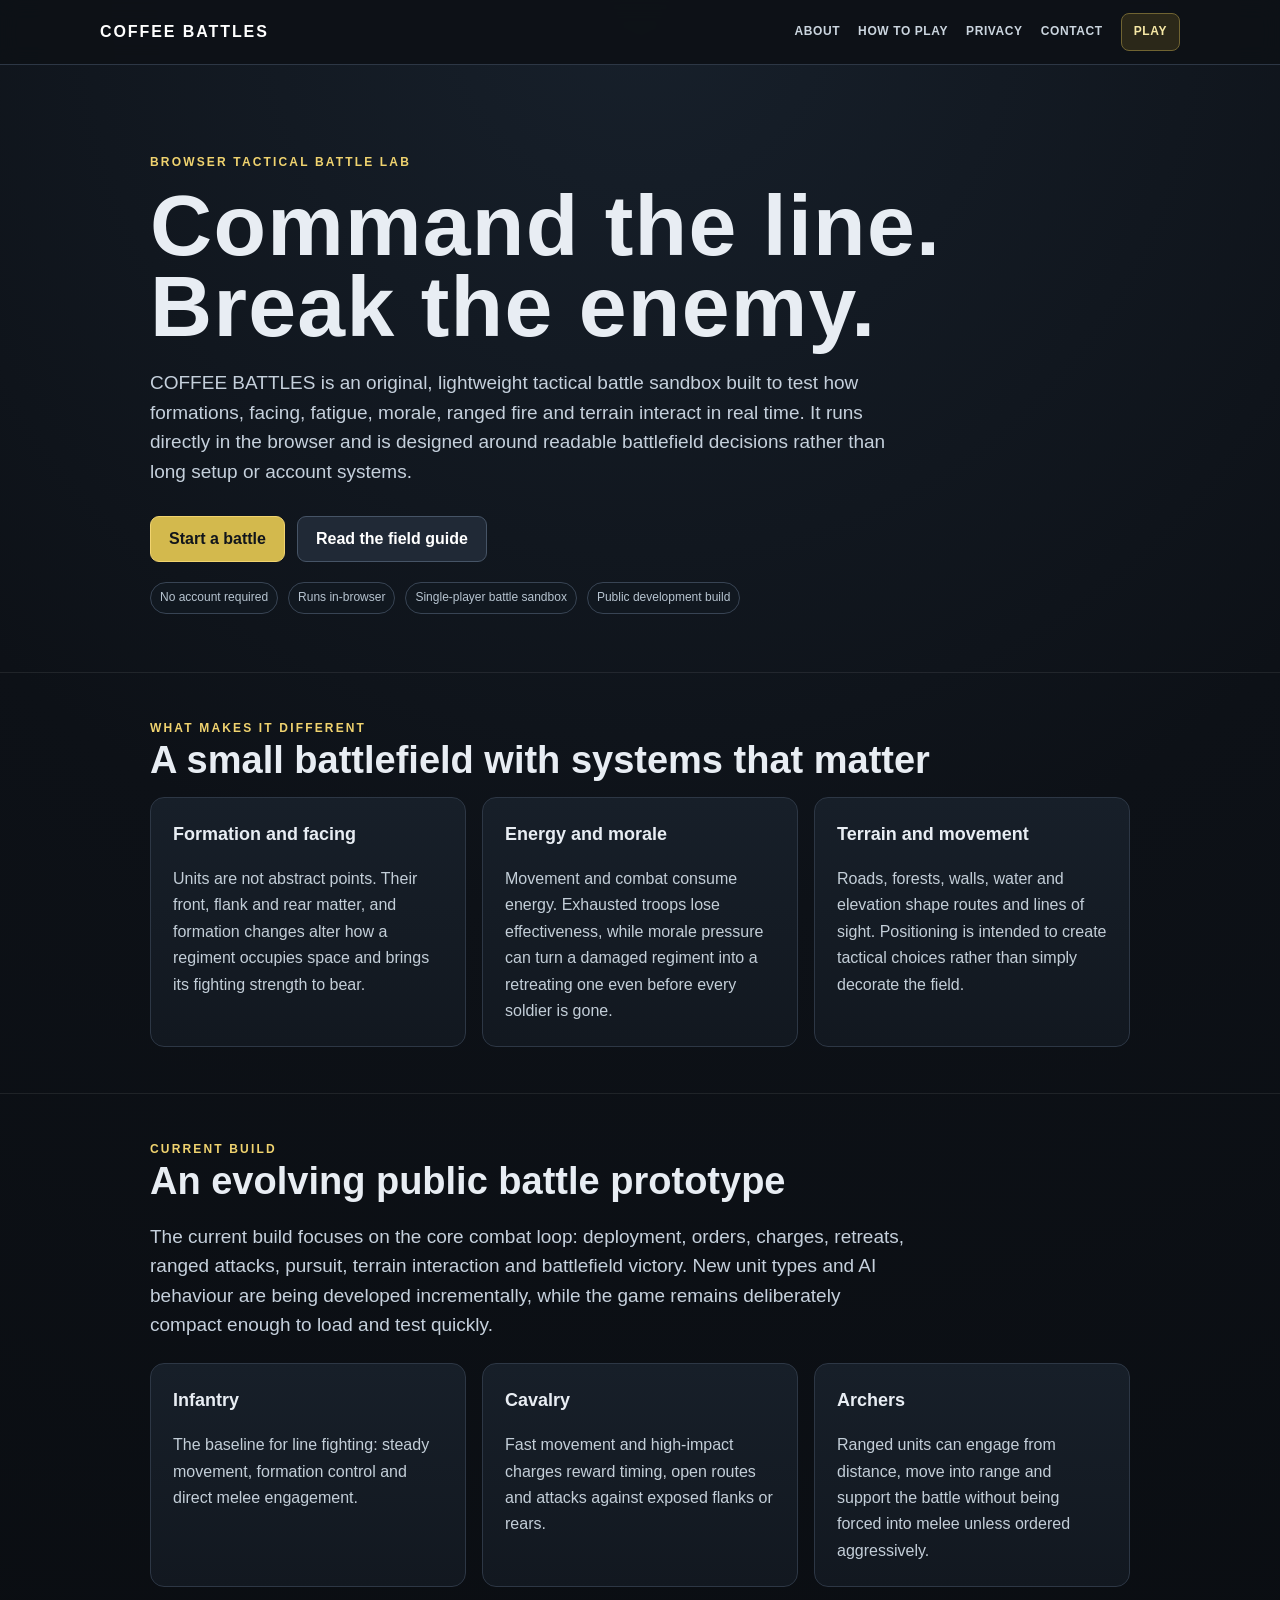
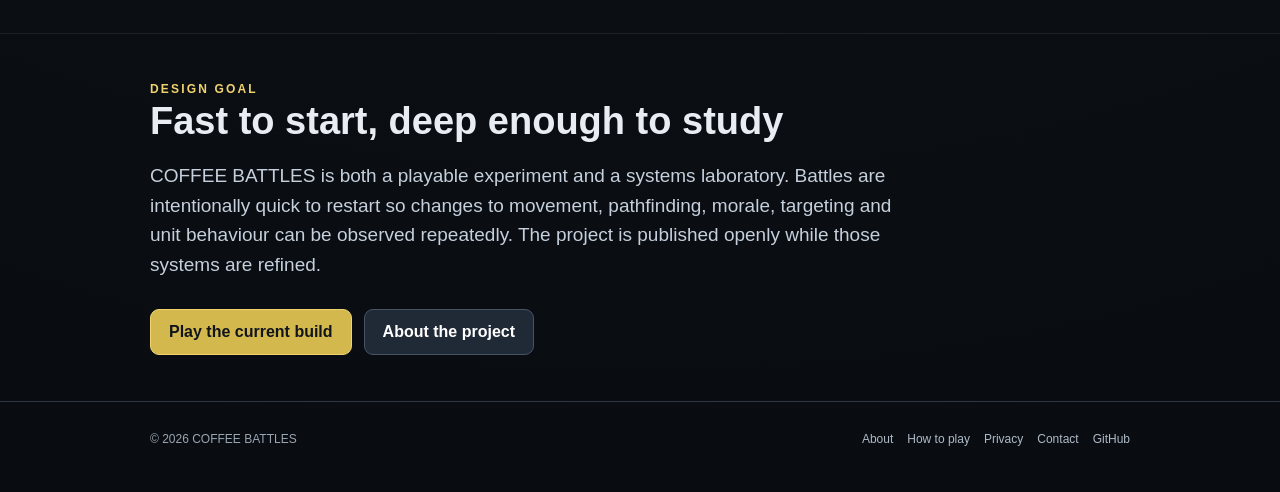
==== index.html @ 14e1db48 "Add public landing page" ====
<!DOCTYPE html>
<html lang="en">
<head>
<meta charset="UTF-8">
<meta name="viewport" content="width=device-width,initial-scale=1">
<meta name="description" content="COFFEE BATTLES is a browser-based tactical battle sandbox about formations, morale, energy, terrain and command decisions.">
<meta name="robots" content="index,follow">
<script async src="https://pagead2.googlesyndication.com/pagead/js/adsbygoogle.js?client=ca-pub-4641310798002017" crossorigin="anonymous"></script>
<title>COFFEE BATTLES — Tactical battle sandbox</title>
<link rel="stylesheet" href="/site.css">
</head>
<body>
<header class="site-header"><nav class="nav" aria-label="Main navigation"><a class="brand" href="/">COFFEE BATTLES</a><div class="nav-links"><a href="/about">About</a><a href="/how-to-play">How to play</a><a href="/privacy">Privacy</a><a href="/contact">Contact</a><a class="play" href="/play">Play</a></div></nav></header>
<main>
<section class="hero"><div class="shell"><div class="kicker">Browser tactical battle lab</div><h1>Command the line.<br>Break the enemy.</h1><p class="lead">COFFEE BATTLES is an original, lightweight tactical battle sandbox built to test how formations, facing, fatigue, morale, ranged fire and terrain interact in real time. It runs directly in the browser and is designed around readable battlefield decisions rather than long setup or account systems.</p><div class="cta-row"><a class="btn primary" href="/play">Start a battle</a><a class="btn" href="/how-to-play">Read the field guide</a></div><div class="statline"><span class="pill">No account required</span><span class="pill">Runs in-browser</span><span class="pill">Single-player battle sandbox</span><span class="pill">Public development build</span></div></div></section>
<section class="section"><div class="shell"><div class="kicker">What makes it different</div><h2>A small battlefield with systems that matter</h2><div class="grid"><article class="card"><h3>Formation and facing</h3><p>Units are not abstract points. Their front, flank and rear matter, and formation changes alter how a regiment occupies space and brings its fighting strength to bear.</p></article><article class="card"><h3>Energy and morale</h3><p>Movement and combat consume energy. Exhausted troops lose effectiveness, while morale pressure can turn a damaged regiment into a retreating one even before every soldier is gone.</p></article><article class="card"><h3>Terrain and movement</h3><p>Roads, forests, walls, water and elevation shape routes and lines of sight. Positioning is intended to create tactical choices rather than simply decorate the field.</p></article></div></div></section>
<section class="section"><div class="shell"><div class="kicker">Current build</div><h2>An evolving public battle prototype</h2><p class="lead">The current build focuses on the core combat loop: deployment, orders, charges, retreats, ranged attacks, pursuit, terrain interaction and battlefield victory. New unit types and AI behaviour are being developed incrementally, while the game remains deliberately compact enough to load and test quickly.</p><div class="grid" style="margin-top:24px"><article class="card"><h3>Infantry</h3><p>The baseline for line fighting: steady movement, formation control and direct melee engagement.</p></article><article class="card"><h3>Cavalry</h3><p>Fast movement and high-impact charges reward timing, open routes and attacks against exposed flanks or rears.</p></article><article class="card"><h3>Archers</h3><p>Ranged units can engage from distance, move into range and support the battle without being forced into melee unless ordered aggressively.</p></article></div></div></section>
<section class="section"><div class="shell"><div class="kicker">Design goal</div><h2>Fast to start, deep enough to study</h2><p class="lead">COFFEE BATTLES is both a playable experiment and a systems laboratory. Battles are intentionally quick to restart so changes to movement, pathfinding, morale, targeting and unit behaviour can be observed repeatedly. The project is published openly while those systems are refined.</p><div class="cta-row"><a class="btn primary" href="/play">Play the current build</a><a class="btn" href="/about">About the project</a></div></div></section>
</main>
<footer class="footer"><div class="footer-inner"><span>© 2026 COFFEE BATTLES</span><div class="footer-links"><a href="/about">About</a><a href="/how-to-play">How to play</a><a href="/privacy">Privacy</a><a href="/contact">Contact</a><a href="https://github.com/erykwest/COFFEE_BATTLES" rel="noopener">GitHub</a></div></div></footer>
</body>
</html>
---- site.css ----
:root{--bg:#0d1117;--panel:#121820;--panel2:#171f29;--line:#2d3745;--text:#e8edf3;--muted:#9aa6b2;--accent:#f0d36f;--blue:#6aa4ff}*{box-sizing:border-box}html{background:var(--bg);color:var(--text);font-family:Inter,Segoe UI,Arial,sans-serif}body{margin:0;min-height:100vh;background:radial-gradient(circle at top,#17202b 0,#0d1117 42%,#090c10 100%);color:var(--text);line-height:1.65}a{color:#cfe0ff;text-decoration:none}a:hover{text-decoration:underline}.site-header{position:sticky;top:0;z-index:20;border-bottom:1px solid var(--line);background:rgba(13,17,23,.94);backdrop-filter:blur(10px)}.nav{width:min(1080px,calc(100% - 32px));height:64px;margin:auto;display:flex;align-items:center;gap:22px}.brand{font-weight:900;letter-spacing:.12em;color:#fff;white-space:nowrap}.nav-links{margin-left:auto;display:flex;align-items:center;gap:18px;font-size:12px;font-weight:800;letter-spacing:.05em;text-transform:uppercase}.nav-links a{color:#cbd5df}.nav-links .play{padding:8px 12px;border:1px solid #706432;border-radius:8px;background:#2b2819;color:#f7e9a6}.shell{width:min(980px,calc(100% - 32px));margin:auto}.hero{padding:88px 0 58px}.kicker{font-size:12px;font-weight:900;letter-spacing:.18em;text-transform:uppercase;color:var(--accent)}h1{font-size:clamp(42px,8vw,86px);line-height:.94;letter-spacing:.015em;margin:12px 0 22px}h2{font-size:clamp(25px,4vw,38px);line-height:1.12;margin:0 0 16px}h3{font-size:18px;margin:0 0 8px}.lead{max-width:760px;font-size:19px;line-height:1.55;color:#c5d0dc}.cta-row{display:flex;flex-wrap:wrap;gap:12px;margin-top:30px}.btn{display:inline-flex;align-items:center;justify-content:center;min-height:46px;padding:0 18px;border-radius:9px;border:1px solid #465466;background:#202936;color:#fff;font-weight:800}.btn.primary{background:#d3b94d;color:#11151b;border-color:#f0d36f}.btn:hover{text-decoration:none;filter:brightness(1.08)}.section{padding:46px 0;border-top:1px solid rgba(255,255,255,.08)}.grid{display:grid;grid-template-columns:repeat(3,minmax(0,1fr));gap:16px}.card{background:linear-gradient(180deg,var(--panel2),var(--panel));border:1px solid var(--line);border-radius:14px;padding:22px}.card p,.prose p,.prose li{color:#c3ced8}.card p:last-child,.prose p:last-child{margin-bottom:0}.prose{max-width:820px;padding:58px 0 70px}.prose h1{font-size:clamp(38px,7vw,64px)}.prose h2{font-size:28px;margin-top:42px}.prose h3{margin-top:28px}.prose ul{padding-left:22px}.note{border-left:3px solid var(--accent);padding:12px 16px;background:#151a20;color:#dfe6ed}.meta{font-size:12px;color:var(--muted);text-transform:uppercase;letter-spacing:.08em}.footer{border-top:1px solid var(--line);padding:28px 0 42px;color:var(--muted);font-size:12px}.footer-inner{width:min(980px,calc(100% - 32px));margin:auto;display:flex;gap:18px;flex-wrap:wrap;align-items:center}.footer-links{margin-left:auto;display:flex;gap:14px;flex-wrap:wrap}.footer a{color:#aebbc8}.statline{display:flex;flex-wrap:wrap;gap:10px;margin-top:20px}.pill{padding:5px 9px;border:1px solid #384454;border-radius:999px;color:#b7c4d0;font-size:12px;background:#111820}@media(max-width:760px){.nav{height:auto;min-height:64px;padding:10px 0;align-items:flex-start;flex-direction:column;gap:8px}.nav-links{margin-left:0;gap:12px;flex-wrap:wrap;font-size:10px}.hero{padding-top:56px}.grid{grid-template-columns:1fr}.footer-links{margin-left:0;width:100%}}
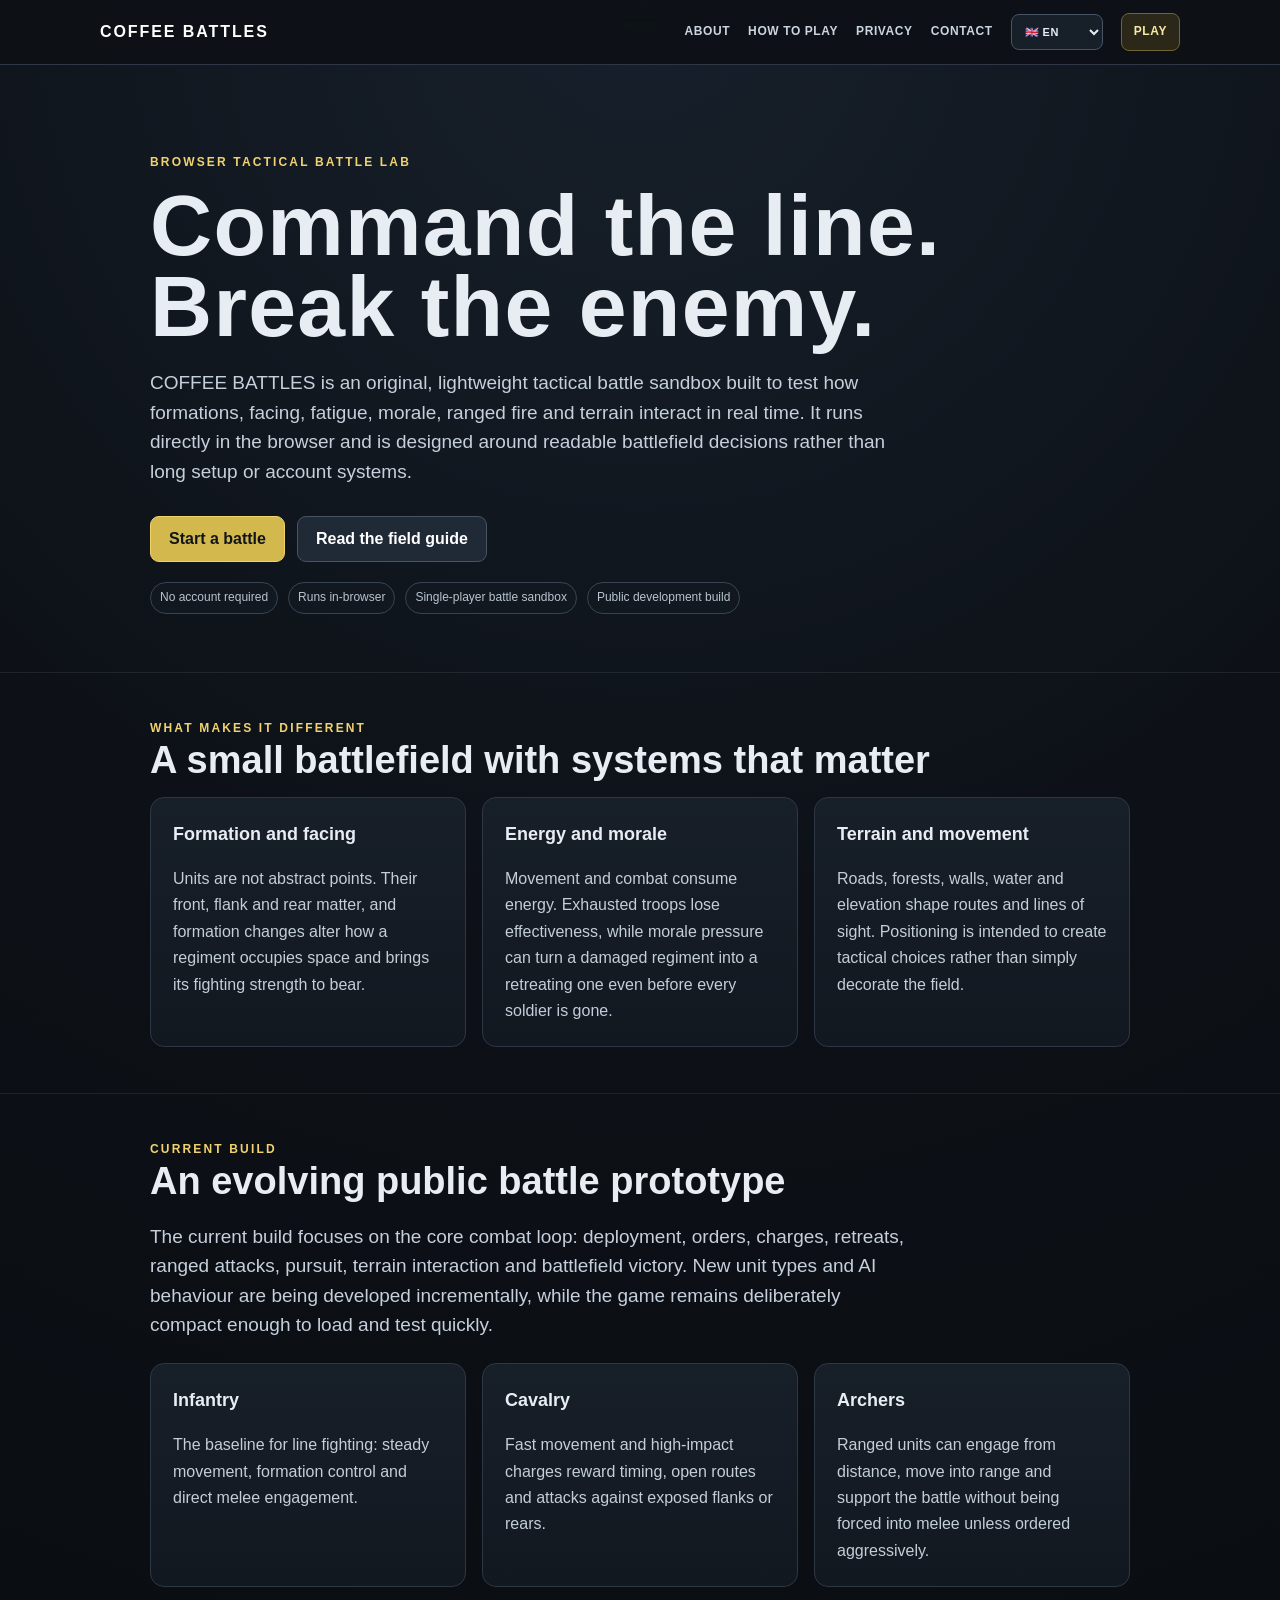
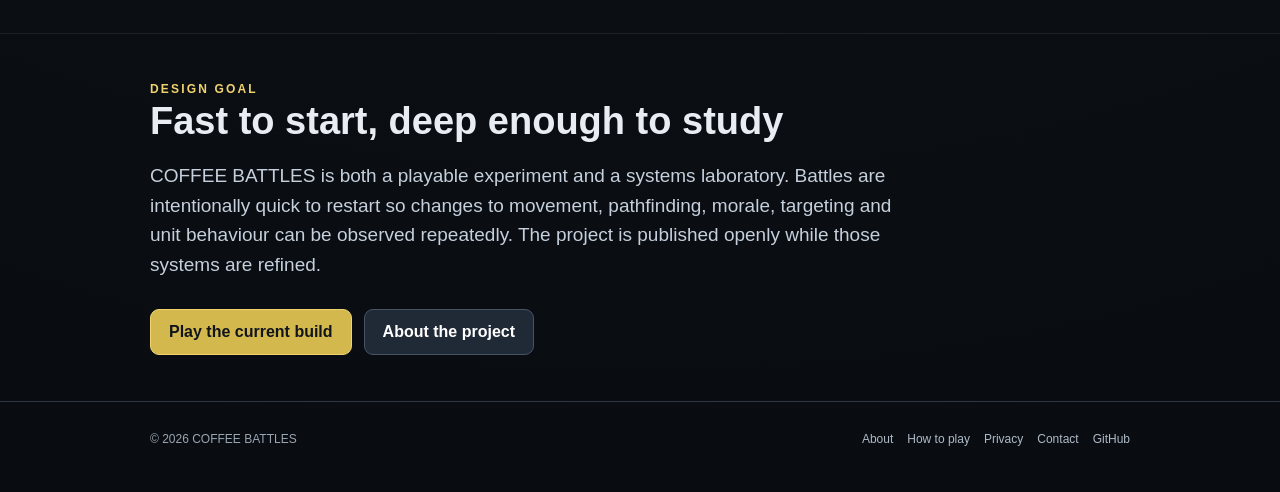
==== commit 158270a2: "feat: add landing language selector and translations" ====
--- a/index.html
+++ b/index.html
@@ -10,13 +10,71 @@
 <link rel="stylesheet" href="/site.css">
 </head>
 <body>
-<header class="site-header"><nav class="nav" aria-label="Main navigation"><a class="brand" href="/">COFFEE BATTLES</a><div class="nav-links"><a href="/about">About</a><a href="/how-to-play">How to play</a><a href="/privacy">Privacy</a><a href="/contact">Contact</a><a class="play" href="/play">Play</a></div></nav></header>
+<header class="site-header"><nav class="nav" aria-label="Main navigation"><a class="brand" href="/">COFFEE BATTLES</a><div class="nav-links"><a href="/about" data-i18n="nav.about">About</a><a href="/how-to-play" data-i18n="nav.how">How to play</a><a href="/privacy" data-i18n="nav.privacy">Privacy</a><a href="/contact" data-i18n="nav.contact">Contact</a><select id="siteLanguageSelect" class="lang-select" aria-label="Language" title="Language"><option value="en">🇬🇧 EN</option><option value="it">🇮🇹 IT</option><option value="es">🇪🇸 ES</option><option value="fr">🇫🇷 FR</option><option value="de">🇩🇪 DE</option><option value="ru">🇷🇺 RU</option></select><a class="play" href="/play" data-i18n="nav.play">Play</a></div></nav></header>
 <main>
-<section class="hero"><div class="shell"><div class="kicker">Browser tactical battle lab</div><h1>Command the line.<br>Break the enemy.</h1><p class="lead">COFFEE BATTLES is an original, lightweight tactical battle sandbox built to test how formations, facing, fatigue, morale, ranged fire and terrain interact in real time. It runs directly in the browser and is designed around readable battlefield decisions rather than long setup or account systems.</p><div class="cta-row"><a class="btn primary" href="/play">Start a battle</a><a class="btn" href="/how-to-play">Read the field guide</a></div><div class="statline"><span class="pill">No account required</span><span class="pill">Runs in-browser</span><span class="pill">Single-player battle sandbox</span><span class="pill">Public development build</span></div></div></section>
-<section class="section"><div class="shell"><div class="kicker">What makes it different</div><h2>A small battlefield with systems that matter</h2><div class="grid"><article class="card"><h3>Formation and facing</h3><p>Units are not abstract points. Their front, flank and rear matter, and formation changes alter how a regiment occupies space and brings its fighting strength to bear.</p></article><article class="card"><h3>Energy and morale</h3><p>Movement and combat consume energy. Exhausted troops lose effectiveness, while morale pressure can turn a damaged regiment into a retreating one even before every soldier is gone.</p></article><article class="card"><h3>Terrain and movement</h3><p>Roads, forests, walls, water and elevation shape routes and lines of sight. Positioning is intended to create tactical choices rather than simply decorate the field.</p></article></div></div></section>
-<section class="section"><div class="shell"><div class="kicker">Current build</div><h2>An evolving public battle prototype</h2><p class="lead">The current build focuses on the core combat loop: deployment, orders, charges, retreats, ranged attacks, pursuit, terrain interaction and battlefield victory. New unit types and AI behaviour are being developed incrementally, while the game remains deliberately compact enough to load and test quickly.</p><div class="grid" style="margin-top:24px"><article class="card"><h3>Infantry</h3><p>The baseline for line fighting: steady movement, formation control and direct melee engagement.</p></article><article class="card"><h3>Cavalry</h3><p>Fast movement and high-impact charges reward timing, open routes and attacks against exposed flanks or rears.</p></article><article class="card"><h3>Archers</h3><p>Ranged units can engage from distance, move into range and support the battle without being forced into melee unless ordered aggressively.</p></article></div></div></section>
-<section class="section"><div class="shell"><div class="kicker">Design goal</div><h2>Fast to start, deep enough to study</h2><p class="lead">COFFEE BATTLES is both a playable experiment and a systems laboratory. Battles are intentionally quick to restart so changes to movement, pathfinding, morale, targeting and unit behaviour can be observed repeatedly. The project is published openly while those systems are refined.</p><div class="cta-row"><a class="btn primary" href="/play">Play the current build</a><a class="btn" href="/about">About the project</a></div></div></section>
+<section class="hero"><div class="shell"><div class="kicker" data-i18n="hero.kicker">Browser tactical battle lab</div><h1 data-i18n-html="hero.title">Command the line.<br>Break the enemy.</h1><p class="lead" data-i18n="hero.lead">COFFEE BATTLES is an original, lightweight tactical battle sandbox built to test how formations, facing, fatigue, morale, ranged fire and terrain interact in real time. It runs directly in the browser and is designed around readable battlefield decisions rather than long setup or account systems.</p><div class="cta-row"><a class="btn primary" href="/play" data-i18n="hero.start">Start a battle</a><a class="btn" href="/how-to-play" data-i18n="hero.guide">Read the field guide</a></div><div class="statline"><span class="pill" data-i18n="hero.noAccount">No account required</span><span class="pill" data-i18n="hero.browser">Runs in-browser</span><span class="pill" data-i18n="hero.single">Single-player battle sandbox</span><span class="pill" data-i18n="hero.public">Public development build</span></div></div></section>
+<section class="section"><div class="shell"><div class="kicker" data-i18n="diff.kicker">What makes it different</div><h2 data-i18n="diff.title">A small battlefield with systems that matter</h2><div class="grid"><article class="card"><h3 data-i18n="diff.form.title">Formation and facing</h3><p data-i18n="diff.form.body">Units are not abstract points. Their front, flank and rear matter, and formation changes alter how a regiment occupies space and brings its fighting strength to bear.</p></article><article class="card"><h3 data-i18n="diff.energy.title">Energy and morale</h3><p data-i18n="diff.energy.body">Movement and combat consume energy. Exhausted troops lose effectiveness, while morale pressure can turn a damaged regiment into a retreating one even before every soldier is gone.</p></article><article class="card"><h3 data-i18n="diff.terrain.title">Terrain and movement</h3><p data-i18n="diff.terrain.body">Roads, forests, walls, water and elevation shape routes and lines of sight. Positioning is intended to create tactical choices rather than simply decorate the field.</p></article></div></div></section>
+<section class="section"><div class="shell"><div class="kicker" data-i18n="build.kicker">Current build</div><h2 data-i18n="build.title">An evolving public battle prototype</h2><p class="lead" data-i18n="build.lead">The current build focuses on the core combat loop: deployment, orders, charges, retreats, ranged attacks, pursuit, terrain interaction and battlefield victory. New unit types and AI behaviour are being developed incrementally, while the game remains deliberately compact enough to load and test quickly.</p><div class="grid" style="margin-top:24px"><article class="card"><h3 data-i18n="build.inf.title">Infantry</h3><p data-i18n="build.inf.body">The baseline for line fighting: steady movement, formation control and direct melee engagement.</p></article><article class="card"><h3 data-i18n="build.cav.title">Cavalry</h3><p data-i18n="build.cav.body">Fast movement and high-impact charges reward timing, open routes and attacks against exposed flanks or rears.</p></article><article class="card"><h3 data-i18n="build.arc.title">Archers</h3><p data-i18n="build.arc.body">Ranged units can engage from distance, move into range and support the battle without being forced into melee unless ordered aggressively.</p></article></div></div></section>
+<section class="section"><div class="shell"><div class="kicker" data-i18n="goal.kicker">Design goal</div><h2 data-i18n="goal.title">Fast to start, deep enough to study</h2><p class="lead" data-i18n="goal.lead">COFFEE BATTLES is both a playable experiment and a systems laboratory. Battles are intentionally quick to restart so changes to movement, pathfinding, morale, targeting and unit behaviour can be observed repeatedly. The project is published openly while those systems are refined.</p><div class="cta-row"><a class="btn primary" href="/play" data-i18n="goal.play">Play the current build</a><a class="btn" href="/about" data-i18n="goal.about">About the project</a></div></div></section>
 </main>
-<footer class="footer"><div class="footer-inner"><span>© 2026 COFFEE BATTLES</span><div class="footer-links"><a href="/about">About</a><a href="/how-to-play">How to play</a><a href="/privacy">Privacy</a><a href="/contact">Contact</a><a href="https://github.com/erykwest/COFFEE_BATTLES" rel="noopener">GitHub</a></div></div></footer>
+<footer class="footer"><div class="footer-inner"><span>© 2026 COFFEE BATTLES</span><div class="footer-links"><a href="/about" data-i18n="nav.about">About</a><a href="/how-to-play" data-i18n="nav.how">How to play</a><a href="/privacy" data-i18n="nav.privacy">Privacy</a><a href="/contact" data-i18n="nav.contact">Contact</a><a href="https://github.com/erykwest/COFFEE_BATTLES" rel="noopener">GitHub</a></div></div></footer>
+<script>
+const STORAGE_KEY='coffee-battles-language';
+const STRINGS={
+  en:{
+    'nav.about':'About','nav.how':'How to play','nav.privacy':'Privacy','nav.contact':'Contact','nav.play':'Play',
+    'hero.kicker':'Browser tactical battle lab','hero.title':'Command the line.<br>Break the enemy.','hero.lead':'COFFEE BATTLES is an original, lightweight tactical battle sandbox built to test how formations, facing, fatigue, morale, ranged fire and terrain interact in real time. It runs directly in the browser and is designed around readable battlefield decisions rather than long setup or account systems.','hero.start':'Start a battle','hero.guide':'Read the field guide','hero.noAccount':'No account required','hero.browser':'Runs in-browser','hero.single':'Single-player battle sandbox','hero.public':'Public development build',
+    'diff.kicker':'What makes it different','diff.title':'A small battlefield with systems that matter','diff.form.title':'Formation and facing','diff.form.body':'Units are not abstract points. Their front, flank and rear matter, and formation changes alter how a regiment occupies space and brings its fighting strength to bear.','diff.energy.title':'Energy and morale','diff.energy.body':'Movement and combat consume energy. Exhausted troops lose effectiveness, while morale pressure can turn a damaged regiment into a retreating one even before every soldier is gone.','diff.terrain.title':'Terrain and movement','diff.terrain.body':'Roads, forests, walls, water and elevation shape routes and lines of sight. Positioning is intended to create tactical choices rather than simply decorate the field.',
+    'build.kicker':'Current build','build.title':'An evolving public battle prototype','build.lead':'The current build focuses on the core combat loop: deployment, orders, charges, retreats, ranged attacks, pursuit, terrain interaction and battlefield victory. New unit types and AI behaviour are being developed incrementally, while the game remains deliberately compact enough to load and test quickly.','build.inf.title':'Infantry','build.inf.body':'The baseline for line fighting: steady movement, formation control and direct melee engagement.','build.cav.title':'Cavalry','build.cav.body':'Fast movement and high-impact charges reward timing, open routes and attacks against exposed flanks or rears.','build.arc.title':'Archers','build.arc.body':'Ranged units can engage from distance, move into range and support the battle without being forced into melee unless ordered aggressively.',
+    'goal.kicker':'Design goal','goal.title':'Fast to start, deep enough to study','goal.lead':'COFFEE BATTLES is both a playable experiment and a systems laboratory. Battles are intentionally quick to restart so changes to movement, pathfinding, morale, targeting and unit behaviour can be observed repeatedly. The project is published openly while those systems are refined.','goal.play':'Play the current build','goal.about':'About the project'
+  },
+  it:{
+    'nav.about':'Info','nav.how':'Come si gioca','nav.privacy':'Privacy','nav.contact':'Contatti','nav.play':'Gioca',
+    'hero.kicker':'Laboratorio tattico nel browser','hero.title':'Comanda la linea.<br>Spezza il nemico.','hero.lead':'COFFEE BATTLES è un sandbox tattico originale e leggero, creato per sperimentare in tempo reale l’interazione tra formazioni, orientamento, fatica, morale, tiro e terreno. Funziona direttamente nel browser ed è pensato attorno a decisioni di battaglia leggibili, senza lunghi setup o sistemi di account.','hero.start':'Inizia una battaglia','hero.guide':'Leggi la guida','hero.noAccount':'Nessun account richiesto','hero.browser':'Funziona nel browser','hero.single':'Sandbox per giocatore singolo','hero.public':'Build pubblica in sviluppo',
+    'diff.kicker':'Cosa lo rende diverso','diff.title':'Un piccolo campo di battaglia con sistemi che contano','diff.form.title':'Formazione e orientamento','diff.form.body':'Le unità non sono punti astratti. Fronte, fianco e retro contano, e cambiare formazione modifica lo spazio occupato dal reggimento e quanta forza riesce a portare a contatto.','diff.energy.title':'Energia e morale','diff.energy.body':'Movimento e combattimento consumano energia. Le truppe esauste perdono efficacia, mentre la pressione sul morale può trasformare un reparto danneggiato in uno in ritirata prima ancora che venga distrutto.','diff.terrain.title':'Terreno e movimento','diff.terrain.body':'Strade, foreste, muri, acqua e alture modificano percorsi e linee di vista. Il posizionamento deve creare vere scelte tattiche, non solo decorare il campo.',
+    'build.kicker':'Build attuale','build.title':'Un prototipo di battaglia pubblico in evoluzione','build.lead':'La build attuale si concentra sul ciclo di combattimento principale: schieramento, ordini, cariche, ritirate, attacchi a distanza, inseguimento, interazione col terreno e vittoria. Nuove unità e comportamenti IA vengono aggiunti progressivamente, mantenendo il gioco abbastanza compatto da poter essere caricato e testato rapidamente.','build.inf.title':'Fanteria','build.inf.body':'La base del combattimento di linea: movimento regolare, controllo della formazione e scontro diretto.','build.cav.title':'Cavalleria','build.cav.body':'Movimento rapido e cariche ad alto impatto premiano tempismo, vie aperte e attacchi contro fianchi o retro esposti.','build.arc.title':'Arcieri','build.arc.body':'Le unità da tiro possono colpire a distanza, portarsi in gittata e supportare la battaglia senza essere costrette alla mischia salvo ordine aggressivo.',
+    'goal.kicker':'Obiettivo di design','goal.title':'Veloce da iniziare, abbastanza profondo da studiare','goal.lead':'COFFEE BATTLES è insieme un esperimento giocabile e un laboratorio di sistemi. Le battaglie sono volutamente rapide da riavviare, così da osservare più volte modifiche a movimento, pathfinding, morale, targeting e comportamento delle unità. Il progetto viene pubblicato apertamente mentre questi sistemi vengono raffinati.','goal.play':'Gioca la build attuale','goal.about':'Info sul progetto'
+  },
+  es:{
+    'nav.about':'Acerca de','nav.how':'Cómo jugar','nav.privacy':'Privacidad','nav.contact':'Contacto','nav.play':'Jugar',
+    'hero.kicker':'Laboratorio táctico en el navegador','hero.title':'Manda la línea.<br>Rompe al enemigo.','hero.lead':'COFFEE BATTLES es un sandbox táctico original y ligero creado para probar en tiempo real cómo interactúan las formaciones, la orientación, la fatiga, la moral, el fuego a distancia y el terreno. Funciona directamente en el navegador y se centra en decisiones de batalla claras, sin largos preparativos ni sistemas de cuenta.','hero.start':'Iniciar una batalla','hero.guide':'Leer la guía','hero.noAccount':'Sin cuenta obligatoria','hero.browser':'Funciona en el navegador','hero.single':'Sandbox para un jugador','hero.public':'Build pública en desarrollo',
+    'diff.kicker':'Qué lo hace diferente','diff.title':'Un pequeño campo de batalla con sistemas que importan','diff.form.title':'Formación y orientación','diff.form.body':'Las unidades no son puntos abstractos. Frente, flanco y retaguardia importan, y los cambios de formación alteran el espacio que ocupa un regimiento y la fuerza que puede llevar al combate.','diff.energy.title':'Energía y moral','diff.energy.body':'Moverse y combatir consume energía. Las tropas agotadas pierden eficacia, mientras la presión sobre la moral puede hacer retroceder a un regimiento antes de que sea destruido.','diff.terrain.title':'Terreno y movimiento','diff.terrain.body':'Carreteras, bosques, muros, agua y elevación moldean rutas y líneas de visión. La posición debe crear decisiones tácticas reales, no solo decorar el campo.',
+    'build.kicker':'Build actual','build.title':'Un prototipo público de batalla en evolución','build.lead':'La build actual se centra en el núcleo del combate: despliegue, órdenes, cargas, retiradas, ataques a distancia, persecución, interacción con el terreno y victoria. Nuevos tipos de unidad y comportamientos de IA se añaden de forma incremental, manteniendo el juego compacto y rápido de probar.','build.inf.title':'Infantería','build.inf.body':'La base del combate de línea: movimiento estable, control de formación y enfrentamiento cuerpo a cuerpo.','build.cav.title':'Caballería','build.cav.body':'El movimiento rápido y las cargas de gran impacto premian el tiempo, las rutas abiertas y los ataques a flancos o retaguardias expuestos.','build.arc.title':'Arqueros','build.arc.body':'Las unidades a distancia pueden atacar desde lejos, entrar en alcance y apoyar la batalla sin verse forzadas al cuerpo a cuerpo salvo una orden agresiva.',
+    'goal.kicker':'Objetivo de diseño','goal.title':'Rápido de empezar, lo bastante profundo para estudiar','goal.lead':'COFFEE BATTLES es a la vez un experimento jugable y un laboratorio de sistemas. Las batallas se reinician rápido a propósito para observar repetidamente cambios en movimiento, pathfinding, moral, selección de objetivos y comportamiento de las unidades.','goal.play':'Jugar la build actual','goal.about':'Acerca del proyecto'
+  },
+  fr:{
+    'nav.about':'À propos','nav.how':'Comment jouer','nav.privacy':'Confidentialité','nav.contact':'Contact','nav.play':'Jouer',
+    'hero.kicker':'Laboratoire tactique dans le navigateur','hero.title':'Commandez la ligne.<br>Brisez l’ennemi.','hero.lead':'COFFEE BATTLES est un bac à sable tactique original et léger conçu pour tester en temps réel les interactions entre formations, orientation, fatigue, moral, tir à distance et terrain. Il fonctionne directement dans le navigateur et privilégie des décisions de bataille lisibles plutôt que de longs préparatifs ou des comptes utilisateur.','hero.start':'Lancer une bataille','hero.guide':'Lire le guide','hero.noAccount':'Aucun compte requis','hero.browser':'Fonctionne dans le navigateur','hero.single':'Bac à sable solo','hero.public':'Build publique en développement',
+    'diff.kicker':'Ce qui le distingue','diff.title':'Un petit champ de bataille où les systèmes comptent','diff.form.title':'Formation et orientation','diff.form.body':'Les unités ne sont pas des points abstraits. Front, flanc et arrière comptent, et les changements de formation modifient l’espace occupé et la puissance engagée.','diff.energy.title':'Énergie et moral','diff.energy.body':'Le mouvement et le combat consomment de l’énergie. Les troupes épuisées perdent en efficacité, tandis que la pression morale peut mettre un régiment en retraite avant sa destruction.','diff.terrain.title':'Terrain et mouvement','diff.terrain.body':'Routes, forêts, murs, eau et relief façonnent les itinéraires et les lignes de vue. Le positionnement doit créer de vrais choix tactiques, pas seulement décorer le terrain.',
+    'build.kicker':'Build actuelle','build.title':'Un prototype public de bataille en évolution','build.lead':'La build actuelle se concentre sur la boucle de combat principale : déploiement, ordres, charges, retraites, tirs à distance, poursuite, terrain et victoire. De nouveaux types d’unités et comportements d’IA sont ajoutés progressivement tout en gardant le jeu compact et rapide à tester.','build.inf.title':'Infanterie','build.inf.body':'La base du combat de ligne : mouvement régulier, contrôle de formation et engagement direct.','build.cav.title':'Cavalerie','build.cav.body':'La vitesse et les charges puissantes récompensent le bon timing, les voies ouvertes et les attaques sur les flancs ou l’arrière.','build.arc.title':'Archers','build.arc.body':'Les unités à distance peuvent tirer de loin, se mettre à portée et soutenir la bataille sans être forcées au corps à corps sauf ordre agressif.',
+    'goal.kicker':'Objectif de conception','goal.title':'Rapide à lancer, assez profond pour être étudié','goal.lead':'COFFEE BATTLES est à la fois une expérience jouable et un laboratoire de systèmes. Les batailles sont volontairement rapides à relancer afin d’observer à répétition les changements de mouvement, pathfinding, moral, ciblage et comportement des unités.','goal.play':'Jouer à la build actuelle','goal.about':'À propos du projet'
+  },
+  de:{
+    'nav.about':'Über','nav.how':'Spielanleitung','nav.privacy':'Datenschutz','nav.contact':'Kontakt','nav.play':'Spielen',
+    'hero.kicker':'Taktisches Browser-Schlachtlabor','hero.title':'Führe die Linie.<br>Brich den Feind.','hero.lead':'COFFEE BATTLES ist eine eigenständige, leichtgewichtige taktische Sandbox, in der Formationen, Ausrichtung, Erschöpfung, Moral, Fernkampf und Gelände in Echtzeit zusammenspielen. Sie läuft direkt im Browser und konzentriert sich auf klare Schlachtfeldentscheidungen statt auf lange Vorbereitung oder Kontosysteme.','hero.start':'Schlacht starten','hero.guide':'Feldhandbuch lesen','hero.noAccount':'Kein Konto erforderlich','hero.browser':'Läuft im Browser','hero.single':'Einzelspieler-Sandbox','hero.public':'Öffentliche Entwicklungs-Build',
+    'diff.kicker':'Was es anders macht','diff.title':'Ein kleines Schlachtfeld mit wichtigen Systemen','diff.form.title':'Formation und Ausrichtung','diff.form.body':'Einheiten sind keine abstrakten Punkte. Front, Flanke und Rücken zählen, und Formationswechsel verändern Raumbelegung und verfügbare Kampfkraft.','diff.energy.title':'Energie und Moral','diff.energy.body':'Bewegung und Kampf verbrauchen Energie. Erschöpfte Truppen verlieren Wirkung, während Moraldruck einen beschädigten Verband schon vor seiner Vernichtung zum Rückzug bringen kann.','diff.terrain.title':'Gelände und Bewegung','diff.terrain.body':'Straßen, Wälder, Mauern, Wasser und Höhen formen Wege und Sichtlinien. Positionierung soll echte taktische Entscheidungen erzeugen und nicht nur das Feld schmücken.',
+    'build.kicker':'Aktueller Build','build.title':'Ein sich entwickelnder öffentlicher Schlachtprototyp','build.lead':'Der aktuelle Build konzentriert sich auf den Kernkampf: Aufstellung, Befehle, Angriffe, Rückzüge, Fernkampf, Verfolgung, Geländeinteraktion und Sieg. Neue Einheitentypen und KI-Verhalten werden schrittweise ergänzt, während das Spiel bewusst kompakt und schnell testbar bleibt.','build.inf.title':'Infanterie','build.inf.body':'Die Grundlage des Linienkampfs: stetige Bewegung, Formationskontrolle und direkter Nahkampf.','build.cav.title':'Kavallerie','build.cav.body':'Hohe Geschwindigkeit und starke Angriffe belohnen Timing, freie Wege und Angriffe auf offene Flanken oder den Rücken.','build.arc.title':'Bogenschützen','build.arc.body':'Fernkampfeinheiten können aus der Distanz angreifen, in Reichweite gehen und unterstützen, ohne in den Nahkampf gezwungen zu werden, außer bei aggressivem Befehl.',
+    'goal.kicker':'Designziel','goal.title':'Schnell gestartet, tief genug zum Analysieren','goal.lead':'COFFEE BATTLES ist zugleich spielbares Experiment und Systemlabor. Schlachten lassen sich bewusst schnell neu starten, damit Änderungen an Bewegung, Pathfinding, Moral, Zielwahl und Einheitenverhalten wiederholt beobachtet werden können.','goal.play':'Aktuellen Build spielen','goal.about':'Über das Projekt'
+  },
+  ru:{
+    'nav.about':'О проекте','nav.how':'Как играть','nav.privacy':'Конфиденциальность','nav.contact':'Контакты','nav.play':'Играть',
+    'hero.kicker':'Тактическая лаборатория в браузере','hero.title':'Командуй строем.<br>Сломи врага.','hero.lead':'COFFEE BATTLES — оригинальная лёгкая тактическая песочница для проверки того, как в реальном времени взаимодействуют построения, направление фронта, усталость, мораль, дальний бой и местность. Игра запускается прямо в браузере и строится вокруг понятных боевых решений без долгой подготовки и аккаунтов.','hero.start':'Начать битву','hero.guide':'Читать руководство','hero.noAccount':'Аккаунт не нужен','hero.browser':'Работает в браузере','hero.single':'Одиночная боевая песочница','hero.public':'Публичная версия в разработке',
+    'diff.kicker':'Что делает игру особенной','diff.title':'Небольшое поле боя, где системы действительно важны','diff.form.title':'Построение и направление','diff.form.body':'Отряды — не абстрактные точки. Фронт, фланги и тыл имеют значение, а смена построения меняет занимаемое пространство и боевую силу на линии соприкосновения.','diff.energy.title':'Энергия и мораль','diff.energy.body':'Движение и бой расходуют энергию. Уставшие войска теряют эффективность, а давление на мораль может заставить повреждённый отряд отступить ещё до полного уничтожения.','diff.terrain.title':'Местность и движение','diff.terrain.body':'Дороги, леса, стены, вода и высоты влияют на маршруты и линии видимости. Позиционирование должно создавать тактические решения, а не просто украшать поле.',
+    'build.kicker':'Текущая версия','build.title':'Развивающийся публичный прототип сражений','build.lead':'Текущая версия сосредоточена на основном боевом цикле: расстановка, приказы, атаки, отступления, дальний бой, преследование, взаимодействие с местностью и победа. Новые типы войск и поведение ИИ добавляются постепенно, сохраняя игру компактной и быстрой для тестирования.','build.inf.title':'Пехота','build.inf.body':'Основа линейного боя: стабильное движение, контроль построения и прямой ближний бой.','build.cav.title':'Кавалерия','build.cav.body':'Высокая скорость и мощные атаки поощряют точный выбор момента, свободные маршруты и удары по открытым флангам или тылу.','build.arc.title':'Лучники','build.arc.body':'Дальнобойные отряды могут атаковать с дистанции, выходить на нужную дальность и поддерживать бой, не вступая в рукопашную без агрессивного приказа.',
+    'goal.kicker':'Цель дизайна','goal.title':'Быстро начать, достаточно глубоко изучать','goal.lead':'COFFEE BATTLES — одновременно игровая экспериментальная площадка и лаборатория систем. Битвы специально легко перезапускать, чтобы многократно наблюдать изменения движения, поиска пути, морали, выбора целей и поведения отрядов.','goal.play':'Играть в текущую версию','goal.about':'О проекте'
+  }
+};
+function applyLanguage(lang){
+  if(!STRINGS[lang])lang='en';
+  localStorage.setItem(STORAGE_KEY,lang);
+  document.documentElement.lang=lang;
+  document.querySelectorAll('[data-i18n]').forEach(el=>{const v=STRINGS[lang][el.dataset.i18n];if(v!==undefined)el.textContent=v;});
+  document.querySelectorAll('[data-i18n-html]').forEach(el=>{const v=STRINGS[lang][el.dataset.i18nHtml];if(v!==undefined)el.innerHTML=v;});
+  const select=document.getElementById('siteLanguageSelect');if(select)select.value=lang;
+}
+const select=document.getElementById('siteLanguageSelect');
+if(select)select.addEventListener('change',e=>applyLanguage(e.target.value));
+applyLanguage(localStorage.getItem(STORAGE_KEY)||'en');
+</script>
 </body>
 </html>
--- a/site.css
+++ b/site.css
@@ -1 +1 @@
-:root{--bg:#0d1117;--panel:#121820;--panel2:#171f29;--line:#2d3745;--text:#e8edf3;--muted:#9aa6b2;--accent:#f0d36f;--blue:#6aa4ff}*{box-sizing:border-box}html{background:var(--bg);color:var(--text);font-family:Inter,Segoe UI,Arial,sans-serif}body{margin:0;min-height:100vh;background:radial-gradient(circle at top,#17202b 0,#0d1117 42%,#090c10 100%);color:var(--text);line-height:1.65}a{color:#cfe0ff;text-decoration:none}a:hover{text-decoration:underline}.site-header{position:sticky;top:0;z-index:20;border-bottom:1px solid var(--line);background:rgba(13,17,23,.94);backdrop-filter:blur(10px)}.nav{width:min(1080px,calc(100% - 32px));height:64px;margin:auto;display:flex;align-items:center;gap:22px}.brand{font-weight:900;letter-spacing:.12em;color:#fff;white-space:nowrap}.nav-links{margin-left:auto;display:flex;align-items:center;gap:18px;font-size:12px;font-weight:800;letter-spacing:.05em;text-transform:uppercase}.nav-links a{color:#cbd5df}.nav-links .play{padding:8px 12px;border:1px solid #706432;border-radius:8px;background:#2b2819;color:#f7e9a6}.shell{width:min(980px,calc(100% - 32px));margin:auto}.hero{padding:88px 0 58px}.kicker{font-size:12px;font-weight:900;letter-spacing:.18em;text-transform:uppercase;color:var(--accent)}h1{font-size:clamp(42px,8vw,86px);line-height:.94;letter-spacing:.015em;margin:12px 0 22px}h2{font-size:clamp(25px,4vw,38px);line-height:1.12;margin:0 0 16px}h3{font-size:18px;margin:0 0 8px}.lead{max-width:760px;font-size:19px;line-height:1.55;color:#c5d0dc}.cta-row{display:flex;flex-wrap:wrap;gap:12px;margin-top:30px}.btn{display:inline-flex;align-items:center;justify-content:center;min-height:46px;padding:0 18px;border-radius:9px;border:1px solid #465466;background:#202936;color:#fff;font-weight:800}.btn.primary{background:#d3b94d;color:#11151b;border-color:#f0d36f}.btn:hover{text-decoration:none;filter:brightness(1.08)}.section{padding:46px 0;border-top:1px solid rgba(255,255,255,.08)}.grid{display:grid;grid-template-columns:repeat(3,minmax(0,1fr));gap:16px}.card{background:linear-gradient(180deg,var(--panel2),var(--panel));border:1px solid var(--line);border-radius:14px;padding:22px}.card p,.prose p,.prose li{color:#c3ced8}.card p:last-child,.prose p:last-child{margin-bottom:0}.prose{max-width:820px;padding:58px 0 70px}.prose h1{font-size:clamp(38px,7vw,64px)}.prose h2{font-size:28px;margin-top:42px}.prose h3{margin-top:28px}.prose ul{padding-left:22px}.note{border-left:3px solid var(--accent);padding:12px 16px;background:#151a20;color:#dfe6ed}.meta{font-size:12px;color:var(--muted);text-transform:uppercase;letter-spacing:.08em}.footer{border-top:1px solid var(--line);padding:28px 0 42px;color:var(--muted);font-size:12px}.footer-inner{width:min(980px,calc(100% - 32px));margin:auto;display:flex;gap:18px;flex-wrap:wrap;align-items:center}.footer-links{margin-left:auto;display:flex;gap:14px;flex-wrap:wrap}.footer a{color:#aebbc8}.statline{display:flex;flex-wrap:wrap;gap:10px;margin-top:20px}.pill{padding:5px 9px;border:1px solid #384454;border-radius:999px;color:#b7c4d0;font-size:12px;background:#111820}@media(max-width:760px){.nav{height:auto;min-height:64px;padding:10px 0;align-items:flex-start;flex-direction:column;gap:8px}.nav-links{margin-left:0;gap:12px;flex-wrap:wrap;font-size:10px}.hero{padding-top:56px}.grid{grid-template-columns:1fr}.footer-links{margin-left:0;width:100%}}+:root{--bg:#0d1117;--panel:#121820;--panel2:#171f29;--line:#2d3745;--text:#e8edf3;--muted:#9aa6b2;--accent:#f0d36f;--blue:#6aa4ff}*{box-sizing:border-box}html{background:var(--bg);color:var(--text);font-family:Inter,Segoe UI,Arial,sans-serif}body{margin:0;min-height:100vh;background:radial-gradient(circle at top,#17202b 0,#0d1117 42%,#090c10 100%);color:var(--text);line-height:1.65}a{color:#cfe0ff;text-decoration:none}a:hover{text-decoration:underline}.site-header{position:sticky;top:0;z-index:20;border-bottom:1px solid var(--line);background:rgba(13,17,23,.94);backdrop-filter:blur(10px)}.nav{width:min(1080px,calc(100% - 32px));height:64px;margin:auto;display:flex;align-items:center;gap:22px}.brand{font-weight:900;letter-spacing:.12em;color:#fff;white-space:nowrap}.nav-links{margin-left:auto;display:flex;align-items:center;gap:18px;font-size:12px;font-weight:800;letter-spacing:.05em;text-transform:uppercase}.nav-links a{color:#cbd5df}.nav-links .play{padding:8px 12px;border:1px solid #706432;border-radius:8px;background:#2b2819;color:#f7e9a6}.lang-select{height:36px;min-width:78px;padding:0 26px 0 9px;border:1px solid #465466;border-radius:8px;background:#171f29;color:#e8edf3;font:800 11px/1 Inter,Segoe UI,Arial,sans-serif;letter-spacing:.04em;cursor:pointer;outline:none}.lang-select:hover{background:#202936}.lang-select:focus{border-color:var(--accent);box-shadow:0 0 0 2px rgba(240,211,111,.18)}.shell{width:min(980px,calc(100% - 32px));margin:auto}.hero{padding:88px 0 58px}.kicker{font-size:12px;font-weight:900;letter-spacing:.18em;text-transform:uppercase;color:var(--accent)}h1{font-size:clamp(42px,8vw,86px);line-height:.94;letter-spacing:.015em;margin:12px 0 22px}h2{font-size:clamp(25px,4vw,38px);line-height:1.12;margin:0 0 16px}h3{font-size:18px;margin:0 0 8px}.lead{max-width:760px;font-size:19px;line-height:1.55;color:#c5d0dc}.cta-row{display:flex;flex-wrap:wrap;gap:12px;margin-top:30px}.btn{display:inline-flex;align-items:center;justify-content:center;min-height:46px;padding:0 18px;border-radius:9px;border:1px solid #465466;background:#202936;color:#fff;font-weight:800}.btn.primary{background:#d3b94d;color:#11151b;border-color:#f0d36f}.btn:hover{text-decoration:none;filter:brightness(1.08)}.section{padding:46px 0;border-top:1px solid rgba(255,255,255,.08)}.grid{display:grid;grid-template-columns:repeat(3,minmax(0,1fr));gap:16px}.card{background:linear-gradient(180deg,var(--panel2),var(--panel));border:1px solid var(--line);border-radius:14px;padding:22px}.card p,.prose p,.prose li{color:#c3ced8}.card p:last-child,.prose p:last-child{margin-bottom:0}.prose{max-width:820px;padding:58px 0 70px}.prose h1{font-size:clamp(38px,7vw,64px)}.prose h2{font-size:28px;margin-top:42px}.prose h3{margin-top:28px}.prose ul{padding-left:22px}.note{border-left:3px solid var(--accent);padding:12px 16px;background:#151a20;color:#dfe6ed}.meta{font-size:12px;color:var(--muted);text-transform:uppercase;letter-spacing:.08em}.footer{border-top:1px solid var(--line);padding:28px 0 42px;color:var(--muted);font-size:12px}.footer-inner{width:min(980px,calc(100% - 32px));margin:auto;display:flex;gap:18px;flex-wrap:wrap;align-items:center}.footer-links{margin-left:auto;display:flex;gap:14px;flex-wrap:wrap}.footer a{color:#aebbc8}.statline{display:flex;flex-wrap:wrap;gap:10px;margin-top:20px}.pill{padding:5px 9px;border:1px solid #384454;border-radius:999px;color:#b7c4d0;font-size:12px;background:#111820}@media(max-width:760px){.nav{height:auto;min-height:64px;padding:10px 0;align-items:flex-start;flex-direction:column;gap:8px}.nav-links{margin-left:0;gap:10px;flex-wrap:wrap;font-size:10px}.lang-select{height:32px;min-width:72px;font-size:10px}.hero{padding-top:56px}.grid{grid-template-columns:1fr}.footer-links{margin-left:0;width:100%}}
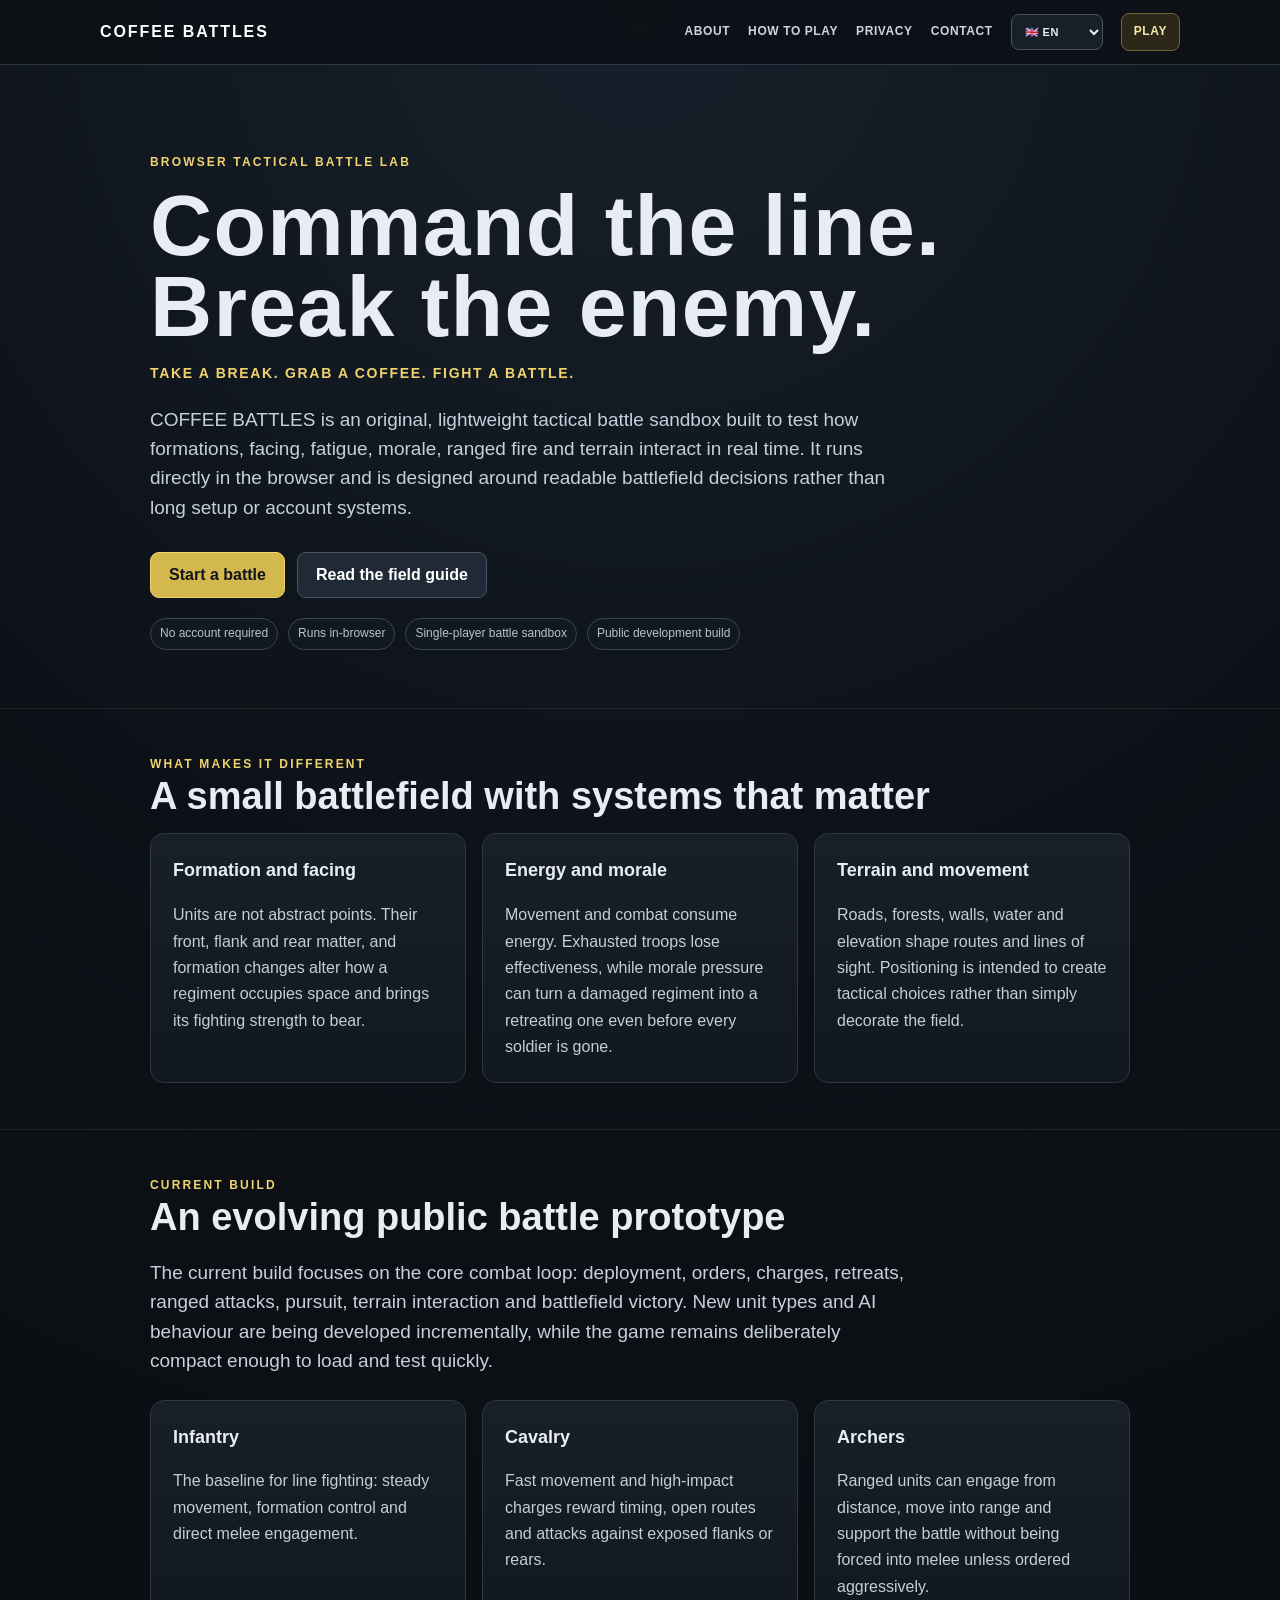
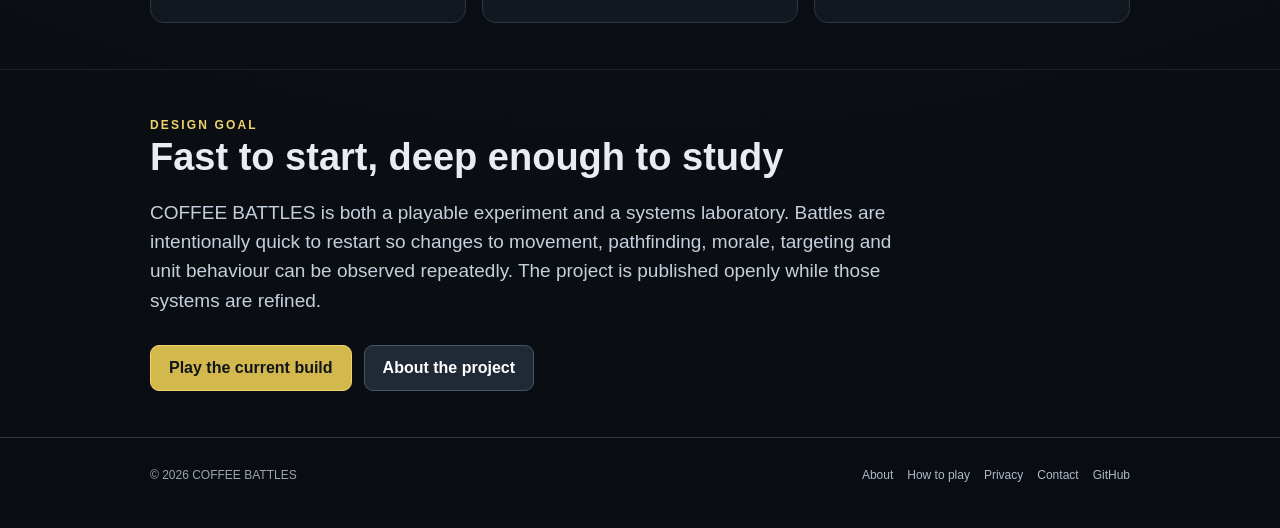
==== commit dec60fd6: "feat: add translated motto to landing hero" ====
--- a/index.html
+++ b/index.html
@@ -12,7 +12,7 @@
 <body>
 <header class="site-header"><nav class="nav" aria-label="Main navigation"><a class="brand" href="/">COFFEE BATTLES</a><div class="nav-links"><a href="/about" data-i18n="nav.about">About</a><a href="/how-to-play" data-i18n="nav.how">How to play</a><a href="/privacy" data-i18n="nav.privacy">Privacy</a><a href="/contact" data-i18n="nav.contact">Contact</a><select id="siteLanguageSelect" class="lang-select" aria-label="Language" title="Language"><option value="en">🇬🇧 EN</option><option value="it">🇮🇹 IT</option><option value="es">🇪🇸 ES</option><option value="fr">🇫🇷 FR</option><option value="de">🇩🇪 DE</option><option value="ru">🇷🇺 RU</option></select><a class="play" href="/play" data-i18n="nav.play">Play</a></div></nav></header>
 <main>
-<section class="hero"><div class="shell"><div class="kicker" data-i18n="hero.kicker">Browser tactical battle lab</div><h1 data-i18n-html="hero.title">Command the line.<br>Break the enemy.</h1><p class="lead" data-i18n="hero.lead">COFFEE BATTLES is an original, lightweight tactical battle sandbox built to test how formations, facing, fatigue, morale, ranged fire and terrain interact in real time. It runs directly in the browser and is designed around readable battlefield decisions rather than long setup or account systems.</p><div class="cta-row"><a class="btn primary" href="/play" data-i18n="hero.start">Start a battle</a><a class="btn" href="/how-to-play" data-i18n="hero.guide">Read the field guide</a></div><div class="statline"><span class="pill" data-i18n="hero.noAccount">No account required</span><span class="pill" data-i18n="hero.browser">Runs in-browser</span><span class="pill" data-i18n="hero.single">Single-player battle sandbox</span><span class="pill" data-i18n="hero.public">Public development build</span></div></div></section>
+<section class="hero"><div class="shell"><div class="kicker" data-i18n="hero.kicker">Browser tactical battle lab</div><h1 data-i18n-html="hero.title">Command the line.<br>Break the enemy.</h1><div class="hero-motto" data-i18n="hero.motto">TAKE A BREAK. GRAB A COFFEE. FIGHT A BATTLE.</div><p class="lead" data-i18n="hero.lead">COFFEE BATTLES is an original, lightweight tactical battle sandbox built to test how formations, facing, fatigue, morale, ranged fire and terrain interact in real time. It runs directly in the browser and is designed around readable battlefield decisions rather than long setup or account systems.</p><div class="cta-row"><a class="btn primary" href="/play" data-i18n="hero.start">Start a battle</a><a class="btn" href="/how-to-play" data-i18n="hero.guide">Read the field guide</a></div><div class="statline"><span class="pill" data-i18n="hero.noAccount">No account required</span><span class="pill" data-i18n="hero.browser">Runs in-browser</span><span class="pill" data-i18n="hero.single">Single-player battle sandbox</span><span class="pill" data-i18n="hero.public">Public development build</span></div></div></section>
 <section class="section"><div class="shell"><div class="kicker" data-i18n="diff.kicker">What makes it different</div><h2 data-i18n="diff.title">A small battlefield with systems that matter</h2><div class="grid"><article class="card"><h3 data-i18n="diff.form.title">Formation and facing</h3><p data-i18n="diff.form.body">Units are not abstract points. Their front, flank and rear matter, and formation changes alter how a regiment occupies space and brings its fighting strength to bear.</p></article><article class="card"><h3 data-i18n="diff.energy.title">Energy and morale</h3><p data-i18n="diff.energy.body">Movement and combat consume energy. Exhausted troops lose effectiveness, while morale pressure can turn a damaged regiment into a retreating one even before every soldier is gone.</p></article><article class="card"><h3 data-i18n="diff.terrain.title">Terrain and movement</h3><p data-i18n="diff.terrain.body">Roads, forests, walls, water and elevation shape routes and lines of sight. Positioning is intended to create tactical choices rather than simply decorate the field.</p></article></div></div></section>
 <section class="section"><div class="shell"><div class="kicker" data-i18n="build.kicker">Current build</div><h2 data-i18n="build.title">An evolving public battle prototype</h2><p class="lead" data-i18n="build.lead">The current build focuses on the core combat loop: deployment, orders, charges, retreats, ranged attacks, pursuit, terrain interaction and battlefield victory. New unit types and AI behaviour are being developed incrementally, while the game remains deliberately compact enough to load and test quickly.</p><div class="grid" style="margin-top:24px"><article class="card"><h3 data-i18n="build.inf.title">Infantry</h3><p data-i18n="build.inf.body">The baseline for line fighting: steady movement, formation control and direct melee engagement.</p></article><article class="card"><h3 data-i18n="build.cav.title">Cavalry</h3><p data-i18n="build.cav.body">Fast movement and high-impact charges reward timing, open routes and attacks against exposed flanks or rears.</p></article><article class="card"><h3 data-i18n="build.arc.title">Archers</h3><p data-i18n="build.arc.body">Ranged units can engage from distance, move into range and support the battle without being forced into melee unless ordered aggressively.</p></article></div></div></section>
 <section class="section"><div class="shell"><div class="kicker" data-i18n="goal.kicker">Design goal</div><h2 data-i18n="goal.title">Fast to start, deep enough to study</h2><p class="lead" data-i18n="goal.lead">COFFEE BATTLES is both a playable experiment and a systems laboratory. Battles are intentionally quick to restart so changes to movement, pathfinding, morale, targeting and unit behaviour can be observed repeatedly. The project is published openly while those systems are refined.</p><div class="cta-row"><a class="btn primary" href="/play" data-i18n="goal.play">Play the current build</a><a class="btn" href="/about" data-i18n="goal.about">About the project</a></div></div></section>
@@ -23,42 +23,42 @@
 const STRINGS={
   en:{
     'nav.about':'About','nav.how':'How to play','nav.privacy':'Privacy','nav.contact':'Contact','nav.play':'Play',
-    'hero.kicker':'Browser tactical battle lab','hero.title':'Command the line.<br>Break the enemy.','hero.lead':'COFFEE BATTLES is an original, lightweight tactical battle sandbox built to test how formations, facing, fatigue, morale, ranged fire and terrain interact in real time. It runs directly in the browser and is designed around readable battlefield decisions rather than long setup or account systems.','hero.start':'Start a battle','hero.guide':'Read the field guide','hero.noAccount':'No account required','hero.browser':'Runs in-browser','hero.single':'Single-player battle sandbox','hero.public':'Public development build',
+    'hero.kicker':'Browser tactical battle lab','hero.motto':'TAKE A BREAK. GRAB A COFFEE. FIGHT A BATTLE.','hero.title':'Command the line.<br>Break the enemy.','hero.lead':'COFFEE BATTLES is an original, lightweight tactical battle sandbox built to test how formations, facing, fatigue, morale, ranged fire and terrain interact in real time. It runs directly in the browser and is designed around readable battlefield decisions rather than long setup or account systems.','hero.start':'Start a battle','hero.guide':'Read the field guide','hero.noAccount':'No account required','hero.browser':'Runs in-browser','hero.single':'Single-player battle sandbox','hero.public':'Public development build',
     'diff.kicker':'What makes it different','diff.title':'A small battlefield with systems that matter','diff.form.title':'Formation and facing','diff.form.body':'Units are not abstract points. Their front, flank and rear matter, and formation changes alter how a regiment occupies space and brings its fighting strength to bear.','diff.energy.title':'Energy and morale','diff.energy.body':'Movement and combat consume energy. Exhausted troops lose effectiveness, while morale pressure can turn a damaged regiment into a retreating one even before every soldier is gone.','diff.terrain.title':'Terrain and movement','diff.terrain.body':'Roads, forests, walls, water and elevation shape routes and lines of sight. Positioning is intended to create tactical choices rather than simply decorate the field.',
     'build.kicker':'Current build','build.title':'An evolving public battle prototype','build.lead':'The current build focuses on the core combat loop: deployment, orders, charges, retreats, ranged attacks, pursuit, terrain interaction and battlefield victory. New unit types and AI behaviour are being developed incrementally, while the game remains deliberately compact enough to load and test quickly.','build.inf.title':'Infantry','build.inf.body':'The baseline for line fighting: steady movement, formation control and direct melee engagement.','build.cav.title':'Cavalry','build.cav.body':'Fast movement and high-impact charges reward timing, open routes and attacks against exposed flanks or rears.','build.arc.title':'Archers','build.arc.body':'Ranged units can engage from distance, move into range and support the battle without being forced into melee unless ordered aggressively.',
     'goal.kicker':'Design goal','goal.title':'Fast to start, deep enough to study','goal.lead':'COFFEE BATTLES is both a playable experiment and a systems laboratory. Battles are intentionally quick to restart so changes to movement, pathfinding, morale, targeting and unit behaviour can be observed repeatedly. The project is published openly while those systems are refined.','goal.play':'Play the current build','goal.about':'About the project'
   },
   it:{
     'nav.about':'Info','nav.how':'Come si gioca','nav.privacy':'Privacy','nav.contact':'Contatti','nav.play':'Gioca',
-    'hero.kicker':'Laboratorio tattico nel browser','hero.title':'Comanda la linea.<br>Spezza il nemico.','hero.lead':'COFFEE BATTLES è un sandbox tattico originale e leggero, creato per sperimentare in tempo reale l’interazione tra formazioni, orientamento, fatica, morale, tiro e terreno. Funziona direttamente nel browser ed è pensato attorno a decisioni di battaglia leggibili, senza lunghi setup o sistemi di account.','hero.start':'Inizia una battaglia','hero.guide':'Leggi la guida','hero.noAccount':'Nessun account richiesto','hero.browser':'Funziona nel browser','hero.single':'Sandbox per giocatore singolo','hero.public':'Build pubblica in sviluppo',
+    'hero.kicker':'Laboratorio tattico nel browser','hero.motto':'FAI UNA PAUSA. PRENDI UN CAFFÈ. COMBATTI UNA BATTAGLIA.','hero.title':'Comanda la linea.<br>Spezza il nemico.','hero.lead':'COFFEE BATTLES è un sandbox tattico originale e leggero, creato per sperimentare in tempo reale l’interazione tra formazioni, orientamento, fatica, morale, tiro e terreno. Funziona direttamente nel browser ed è pensato attorno a decisioni di battaglia leggibili, senza lunghi setup o sistemi di account.','hero.start':'Inizia una battaglia','hero.guide':'Leggi la guida','hero.noAccount':'Nessun account richiesto','hero.browser':'Funziona nel browser','hero.single':'Sandbox per giocatore singolo','hero.public':'Build pubblica in sviluppo',
     'diff.kicker':'Cosa lo rende diverso','diff.title':'Un piccolo campo di battaglia con sistemi che contano','diff.form.title':'Formazione e orientamento','diff.form.body':'Le unità non sono punti astratti. Fronte, fianco e retro contano, e cambiare formazione modifica lo spazio occupato dal reggimento e quanta forza riesce a portare a contatto.','diff.energy.title':'Energia e morale','diff.energy.body':'Movimento e combattimento consumano energia. Le truppe esauste perdono efficacia, mentre la pressione sul morale può trasformare un reparto danneggiato in uno in ritirata prima ancora che venga distrutto.','diff.terrain.title':'Terreno e movimento','diff.terrain.body':'Strade, foreste, muri, acqua e alture modificano percorsi e linee di vista. Il posizionamento deve creare vere scelte tattiche, non solo decorare il campo.',
     'build.kicker':'Build attuale','build.title':'Un prototipo di battaglia pubblico in evoluzione','build.lead':'La build attuale si concentra sul ciclo di combattimento principale: schieramento, ordini, cariche, ritirate, attacchi a distanza, inseguimento, interazione col terreno e vittoria. Nuove unità e comportamenti IA vengono aggiunti progressivamente, mantenendo il gioco abbastanza compatto da poter essere caricato e testato rapidamente.','build.inf.title':'Fanteria','build.inf.body':'La base del combattimento di linea: movimento regolare, controllo della formazione e scontro diretto.','build.cav.title':'Cavalleria','build.cav.body':'Movimento rapido e cariche ad alto impatto premiano tempismo, vie aperte e attacchi contro fianchi o retro esposti.','build.arc.title':'Arcieri','build.arc.body':'Le unità da tiro possono colpire a distanza, portarsi in gittata e supportare la battaglia senza essere costrette alla mischia salvo ordine aggressivo.',
     'goal.kicker':'Obiettivo di design','goal.title':'Veloce da iniziare, abbastanza profondo da studiare','goal.lead':'COFFEE BATTLES è insieme un esperimento giocabile e un laboratorio di sistemi. Le battaglie sono volutamente rapide da riavviare, così da osservare più volte modifiche a movimento, pathfinding, morale, targeting e comportamento delle unità. Il progetto viene pubblicato apertamente mentre questi sistemi vengono raffinati.','goal.play':'Gioca la build attuale','goal.about':'Info sul progetto'
   },
   es:{
     'nav.about':'Acerca de','nav.how':'Cómo jugar','nav.privacy':'Privacidad','nav.contact':'Contacto','nav.play':'Jugar',
-    'hero.kicker':'Laboratorio táctico en el navegador','hero.title':'Manda la línea.<br>Rompe al enemigo.','hero.lead':'COFFEE BATTLES es un sandbox táctico original y ligero creado para probar en tiempo real cómo interactúan las formaciones, la orientación, la fatiga, la moral, el fuego a distancia y el terreno. Funciona directamente en el navegador y se centra en decisiones de batalla claras, sin largos preparativos ni sistemas de cuenta.','hero.start':'Iniciar una batalla','hero.guide':'Leer la guía','hero.noAccount':'Sin cuenta obligatoria','hero.browser':'Funciona en el navegador','hero.single':'Sandbox para un jugador','hero.public':'Build pública en desarrollo',
+    'hero.kicker':'Laboratorio táctico en el navegador','hero.motto':'HAZ UNA PAUSA. TOMA UN CAFÉ. LIBRA UNA BATALLA.','hero.title':'Manda la línea.<br>Rompe al enemigo.','hero.lead':'COFFEE BATTLES es un sandbox táctico original y ligero creado para probar en tiempo real cómo interactúan las formaciones, la orientación, la fatiga, la moral, el fuego a distancia y el terreno. Funciona directamente en el navegador y se centra en decisiones de batalla claras, sin largos preparativos ni sistemas de cuenta.','hero.start':'Iniciar una batalla','hero.guide':'Leer la guía','hero.noAccount':'Sin cuenta obligatoria','hero.browser':'Funciona en el navegador','hero.single':'Sandbox para un jugador','hero.public':'Build pública en desarrollo',
     'diff.kicker':'Qué lo hace diferente','diff.title':'Un pequeño campo de batalla con sistemas que importan','diff.form.title':'Formación y orientación','diff.form.body':'Las unidades no son puntos abstractos. Frente, flanco y retaguardia importan, y los cambios de formación alteran el espacio que ocupa un regimiento y la fuerza que puede llevar al combate.','diff.energy.title':'Energía y moral','diff.energy.body':'Moverse y combatir consume energía. Las tropas agotadas pierden eficacia, mientras la presión sobre la moral puede hacer retroceder a un regimiento antes de que sea destruido.','diff.terrain.title':'Terreno y movimiento','diff.terrain.body':'Carreteras, bosques, muros, agua y elevación moldean rutas y líneas de visión. La posición debe crear decisiones tácticas reales, no solo decorar el campo.',
     'build.kicker':'Build actual','build.title':'Un prototipo público de batalla en evolución','build.lead':'La build actual se centra en el núcleo del combate: despliegue, órdenes, cargas, retiradas, ataques a distancia, persecución, interacción con el terreno y victoria. Nuevos tipos de unidad y comportamientos de IA se añaden de forma incremental, manteniendo el juego compacto y rápido de probar.','build.inf.title':'Infantería','build.inf.body':'La base del combate de línea: movimiento estable, control de formación y enfrentamiento cuerpo a cuerpo.','build.cav.title':'Caballería','build.cav.body':'El movimiento rápido y las cargas de gran impacto premian el tiempo, las rutas abiertas y los ataques a flancos o retaguardias expuestos.','build.arc.title':'Arqueros','build.arc.body':'Las unidades a distancia pueden atacar desde lejos, entrar en alcance y apoyar la batalla sin verse forzadas al cuerpo a cuerpo salvo una orden agresiva.',
     'goal.kicker':'Objetivo de diseño','goal.title':'Rápido de empezar, lo bastante profundo para estudiar','goal.lead':'COFFEE BATTLES es a la vez un experimento jugable y un laboratorio de sistemas. Las batallas se reinician rápido a propósito para observar repetidamente cambios en movimiento, pathfinding, moral, selección de objetivos y comportamiento de las unidades.','goal.play':'Jugar la build actual','goal.about':'Acerca del proyecto'
   },
   fr:{
     'nav.about':'À propos','nav.how':'Comment jouer','nav.privacy':'Confidentialité','nav.contact':'Contact','nav.play':'Jouer',
-    'hero.kicker':'Laboratoire tactique dans le navigateur','hero.title':'Commandez la ligne.<br>Brisez l’ennemi.','hero.lead':'COFFEE BATTLES est un bac à sable tactique original et léger conçu pour tester en temps réel les interactions entre formations, orientation, fatigue, moral, tir à distance et terrain. Il fonctionne directement dans le navigateur et privilégie des décisions de bataille lisibles plutôt que de longs préparatifs ou des comptes utilisateur.','hero.start':'Lancer une bataille','hero.guide':'Lire le guide','hero.noAccount':'Aucun compte requis','hero.browser':'Fonctionne dans le navigateur','hero.single':'Bac à sable solo','hero.public':'Build publique en développement',
+    'hero.kicker':'Laboratoire tactique dans le navigateur','hero.motto':'FAITES UNE PAUSE. PRENEZ UN CAFÉ. LIVREZ BATAILLE.','hero.title':'Commandez la ligne.<br>Brisez l’ennemi.','hero.lead':'COFFEE BATTLES est un bac à sable tactique original et léger conçu pour tester en temps réel les interactions entre formations, orientation, fatigue, moral, tir à distance et terrain. Il fonctionne directement dans le navigateur et privilégie des décisions de bataille lisibles plutôt que de longs préparatifs ou des comptes utilisateur.','hero.start':'Lancer une bataille','hero.guide':'Lire le guide','hero.noAccount':'Aucun compte requis','hero.browser':'Fonctionne dans le navigateur','hero.single':'Bac à sable solo','hero.public':'Build publique en développement',
     'diff.kicker':'Ce qui le distingue','diff.title':'Un petit champ de bataille où les systèmes comptent','diff.form.title':'Formation et orientation','diff.form.body':'Les unités ne sont pas des points abstraits. Front, flanc et arrière comptent, et les changements de formation modifient l’espace occupé et la puissance engagée.','diff.energy.title':'Énergie et moral','diff.energy.body':'Le mouvement et le combat consomment de l’énergie. Les troupes épuisées perdent en efficacité, tandis que la pression morale peut mettre un régiment en retraite avant sa destruction.','diff.terrain.title':'Terrain et mouvement','diff.terrain.body':'Routes, forêts, murs, eau et relief façonnent les itinéraires et les lignes de vue. Le positionnement doit créer de vrais choix tactiques, pas seulement décorer le terrain.',
     'build.kicker':'Build actuelle','build.title':'Un prototype public de bataille en évolution','build.lead':'La build actuelle se concentre sur la boucle de combat principale : déploiement, ordres, charges, retraites, tirs à distance, poursuite, terrain et victoire. De nouveaux types d’unités et comportements d’IA sont ajoutés progressivement tout en gardant le jeu compact et rapide à tester.','build.inf.title':'Infanterie','build.inf.body':'La base du combat de ligne : mouvement régulier, contrôle de formation et engagement direct.','build.cav.title':'Cavalerie','build.cav.body':'La vitesse et les charges puissantes récompensent le bon timing, les voies ouvertes et les attaques sur les flancs ou l’arrière.','build.arc.title':'Archers','build.arc.body':'Les unités à distance peuvent tirer de loin, se mettre à portée et soutenir la bataille sans être forcées au corps à corps sauf ordre agressif.',
     'goal.kicker':'Objectif de conception','goal.title':'Rapide à lancer, assez profond pour être étudié','goal.lead':'COFFEE BATTLES est à la fois une expérience jouable et un laboratoire de systèmes. Les batailles sont volontairement rapides à relancer afin d’observer à répétition les changements de mouvement, pathfinding, moral, ciblage et comportement des unités.','goal.play':'Jouer à la build actuelle','goal.about':'À propos du projet'
   },
   de:{
     'nav.about':'Über','nav.how':'Spielanleitung','nav.privacy':'Datenschutz','nav.contact':'Kontakt','nav.play':'Spielen',
-    'hero.kicker':'Taktisches Browser-Schlachtlabor','hero.title':'Führe die Linie.<br>Brich den Feind.','hero.lead':'COFFEE BATTLES ist eine eigenständige, leichtgewichtige taktische Sandbox, in der Formationen, Ausrichtung, Erschöpfung, Moral, Fernkampf und Gelände in Echtzeit zusammenspielen. Sie läuft direkt im Browser und konzentriert sich auf klare Schlachtfeldentscheidungen statt auf lange Vorbereitung oder Kontosysteme.','hero.start':'Schlacht starten','hero.guide':'Feldhandbuch lesen','hero.noAccount':'Kein Konto erforderlich','hero.browser':'Läuft im Browser','hero.single':'Einzelspieler-Sandbox','hero.public':'Öffentliche Entwicklungs-Build',
+    'hero.kicker':'Taktisches Browser-Schlachtlabor','hero.motto':'MACH EINE PAUSE. HOL DIR EINEN KAFFEE. KÄMPFE EINE SCHLACHT.','hero.title':'Führe die Linie.<br>Brich den Feind.','hero.lead':'COFFEE BATTLES ist eine eigenständige, leichtgewichtige taktische Sandbox, in der Formationen, Ausrichtung, Erschöpfung, Moral, Fernkampf und Gelände in Echtzeit zusammenspielen. Sie läuft direkt im Browser und konzentriert sich auf klare Schlachtfeldentscheidungen statt auf lange Vorbereitung oder Kontosysteme.','hero.start':'Schlacht starten','hero.guide':'Feldhandbuch lesen','hero.noAccount':'Kein Konto erforderlich','hero.browser':'Läuft im Browser','hero.single':'Einzelspieler-Sandbox','hero.public':'Öffentliche Entwicklungs-Build',
     'diff.kicker':'Was es anders macht','diff.title':'Ein kleines Schlachtfeld mit wichtigen Systemen','diff.form.title':'Formation und Ausrichtung','diff.form.body':'Einheiten sind keine abstrakten Punkte. Front, Flanke und Rücken zählen, und Formationswechsel verändern Raumbelegung und verfügbare Kampfkraft.','diff.energy.title':'Energie und Moral','diff.energy.body':'Bewegung und Kampf verbrauchen Energie. Erschöpfte Truppen verlieren Wirkung, während Moraldruck einen beschädigten Verband schon vor seiner Vernichtung zum Rückzug bringen kann.','diff.terrain.title':'Gelände und Bewegung','diff.terrain.body':'Straßen, Wälder, Mauern, Wasser und Höhen formen Wege und Sichtlinien. Positionierung soll echte taktische Entscheidungen erzeugen und nicht nur das Feld schmücken.',
     'build.kicker':'Aktueller Build','build.title':'Ein sich entwickelnder öffentlicher Schlachtprototyp','build.lead':'Der aktuelle Build konzentriert sich auf den Kernkampf: Aufstellung, Befehle, Angriffe, Rückzüge, Fernkampf, Verfolgung, Geländeinteraktion und Sieg. Neue Einheitentypen und KI-Verhalten werden schrittweise ergänzt, während das Spiel bewusst kompakt und schnell testbar bleibt.','build.inf.title':'Infanterie','build.inf.body':'Die Grundlage des Linienkampfs: stetige Bewegung, Formationskontrolle und direkter Nahkampf.','build.cav.title':'Kavallerie','build.cav.body':'Hohe Geschwindigkeit und starke Angriffe belohnen Timing, freie Wege und Angriffe auf offene Flanken oder den Rücken.','build.arc.title':'Bogenschützen','build.arc.body':'Fernkampfeinheiten können aus der Distanz angreifen, in Reichweite gehen und unterstützen, ohne in den Nahkampf gezwungen zu werden, außer bei aggressivem Befehl.',
     'goal.kicker':'Designziel','goal.title':'Schnell gestartet, tief genug zum Analysieren','goal.lead':'COFFEE BATTLES ist zugleich spielbares Experiment und Systemlabor. Schlachten lassen sich bewusst schnell neu starten, damit Änderungen an Bewegung, Pathfinding, Moral, Zielwahl und Einheitenverhalten wiederholt beobachtet werden können.','goal.play':'Aktuellen Build spielen','goal.about':'Über das Projekt'
   },
   ru:{
     'nav.about':'О проекте','nav.how':'Как играть','nav.privacy':'Конфиденциальность','nav.contact':'Контакты','nav.play':'Играть',
-    'hero.kicker':'Тактическая лаборатория в браузере','hero.title':'Командуй строем.<br>Сломи врага.','hero.lead':'COFFEE BATTLES — оригинальная лёгкая тактическая песочница для проверки того, как в реальном времени взаимодействуют построения, направление фронта, усталость, мораль, дальний бой и местность. Игра запускается прямо в браузере и строится вокруг понятных боевых решений без долгой подготовки и аккаунтов.','hero.start':'Начать битву','hero.guide':'Читать руководство','hero.noAccount':'Аккаунт не нужен','hero.browser':'Работает в браузере','hero.single':'Одиночная боевая песочница','hero.public':'Публичная версия в разработке',
+    'hero.kicker':'Тактическая лаборатория в браузере','hero.motto':'СДЕЛАЙ ПЕРЕРЫВ. ВОЗЬМИ КОФЕ. ВСТУПИ В БОЙ.','hero.title':'Командуй строем.<br>Сломи врага.','hero.lead':'COFFEE BATTLES — оригинальная лёгкая тактическая песочница для проверки того, как в реальном времени взаимодействуют построения, направление фронта, усталость, мораль, дальний бой и местность. Игра запускается прямо в браузере и строится вокруг понятных боевых решений без долгой подготовки и аккаунтов.','hero.start':'Начать битву','hero.guide':'Читать руководство','hero.noAccount':'Аккаунт не нужен','hero.browser':'Работает в браузере','hero.single':'Одиночная боевая песочница','hero.public':'Публичная версия в разработке',
     'diff.kicker':'Что делает игру особенной','diff.title':'Небольшое поле боя, где системы действительно важны','diff.form.title':'Построение и направление','diff.form.body':'Отряды — не абстрактные точки. Фронт, фланги и тыл имеют значение, а смена построения меняет занимаемое пространство и боевую силу на линии соприкосновения.','diff.energy.title':'Энергия и мораль','diff.energy.body':'Движение и бой расходуют энергию. Уставшие войска теряют эффективность, а давление на мораль может заставить повреждённый отряд отступить ещё до полного уничтожения.','diff.terrain.title':'Местность и движение','diff.terrain.body':'Дороги, леса, стены, вода и высоты влияют на маршруты и линии видимости. Позиционирование должно создавать тактические решения, а не просто украшать поле.',
     'build.kicker':'Текущая версия','build.title':'Развивающийся публичный прототип сражений','build.lead':'Текущая версия сосредоточена на основном боевом цикле: расстановка, приказы, атаки, отступления, дальний бой, преследование, взаимодействие с местностью и победа. Новые типы войск и поведение ИИ добавляются постепенно, сохраняя игру компактной и быстрой для тестирования.','build.inf.title':'Пехота','build.inf.body':'Основа линейного боя: стабильное движение, контроль построения и прямой ближний бой.','build.cav.title':'Кавалерия','build.cav.body':'Высокая скорость и мощные атаки поощряют точный выбор момента, свободные маршруты и удары по открытым флангам или тылу.','build.arc.title':'Лучники','build.arc.body':'Дальнобойные отряды могут атаковать с дистанции, выходить на нужную дальность и поддерживать бой, не вступая в рукопашную без агрессивного приказа.',
     'goal.kicker':'Цель дизайна','goal.title':'Быстро начать, достаточно глубоко изучать','goal.lead':'COFFEE BATTLES — одновременно игровая экспериментальная площадка и лаборатория систем. Битвы специально легко перезапускать, чтобы многократно наблюдать изменения движения, поиска пути, морали, выбора целей и поведения отрядов.','goal.play':'Играть в текущую версию','goal.about':'О проекте'
--- a/site.css
+++ b/site.css
@@ -1 +1 @@
-:root{--bg:#0d1117;--panel:#121820;--panel2:#171f29;--line:#2d3745;--text:#e8edf3;--muted:#9aa6b2;--accent:#f0d36f;--blue:#6aa4ff}*{box-sizing:border-box}html{background:var(--bg);color:var(--text);font-family:Inter,Segoe UI,Arial,sans-serif}body{margin:0;min-height:100vh;background:radial-gradient(circle at top,#17202b 0,#0d1117 42%,#090c10 100%);color:var(--text);line-height:1.65}a{color:#cfe0ff;text-decoration:none}a:hover{text-decoration:underline}.site-header{position:sticky;top:0;z-index:20;border-bottom:1px solid var(--line);background:rgba(13,17,23,.94);backdrop-filter:blur(10px)}.nav{width:min(1080px,calc(100% - 32px));height:64px;margin:auto;display:flex;align-items:center;gap:22px}.brand{font-weight:900;letter-spacing:.12em;color:#fff;white-space:nowrap}.nav-links{margin-left:auto;display:flex;align-items:center;gap:18px;font-size:12px;font-weight:800;letter-spacing:.05em;text-transform:uppercase}.nav-links a{color:#cbd5df}.nav-links .play{padding:8px 12px;border:1px solid #706432;border-radius:8px;background:#2b2819;color:#f7e9a6}.lang-select{height:36px;min-width:78px;padding:0 26px 0 9px;border:1px solid #465466;border-radius:8px;background:#171f29;color:#e8edf3;font:800 11px/1 Inter,Segoe UI,Arial,sans-serif;letter-spacing:.04em;cursor:pointer;outline:none}.lang-select:hover{background:#202936}.lang-select:focus{border-color:var(--accent);box-shadow:0 0 0 2px rgba(240,211,111,.18)}.shell{width:min(980px,calc(100% - 32px));margin:auto}.hero{padding:88px 0 58px}.kicker{font-size:12px;font-weight:900;letter-spacing:.18em;text-transform:uppercase;color:var(--accent)}h1{font-size:clamp(42px,8vw,86px);line-height:.94;letter-spacing:.015em;margin:12px 0 22px}h2{font-size:clamp(25px,4vw,38px);line-height:1.12;margin:0 0 16px}h3{font-size:18px;margin:0 0 8px}.lead{max-width:760px;font-size:19px;line-height:1.55;color:#c5d0dc}.cta-row{display:flex;flex-wrap:wrap;gap:12px;margin-top:30px}.btn{display:inline-flex;align-items:center;justify-content:center;min-height:46px;padding:0 18px;border-radius:9px;border:1px solid #465466;background:#202936;color:#fff;font-weight:800}.btn.primary{background:#d3b94d;color:#11151b;border-color:#f0d36f}.btn:hover{text-decoration:none;filter:brightness(1.08)}.section{padding:46px 0;border-top:1px solid rgba(255,255,255,.08)}.grid{display:grid;grid-template-columns:repeat(3,minmax(0,1fr));gap:16px}.card{background:linear-gradient(180deg,var(--panel2),var(--panel));border:1px solid var(--line);border-radius:14px;padding:22px}.card p,.prose p,.prose li{color:#c3ced8}.card p:last-child,.prose p:last-child{margin-bottom:0}.prose{max-width:820px;padding:58px 0 70px}.prose h1{font-size:clamp(38px,7vw,64px)}.prose h2{font-size:28px;margin-top:42px}.prose h3{margin-top:28px}.prose ul{padding-left:22px}.note{border-left:3px solid var(--accent);padding:12px 16px;background:#151a20;color:#dfe6ed}.meta{font-size:12px;color:var(--muted);text-transform:uppercase;letter-spacing:.08em}.footer{border-top:1px solid var(--line);padding:28px 0 42px;color:var(--muted);font-size:12px}.footer-inner{width:min(980px,calc(100% - 32px));margin:auto;display:flex;gap:18px;flex-wrap:wrap;align-items:center}.footer-links{margin-left:auto;display:flex;gap:14px;flex-wrap:wrap}.footer a{color:#aebbc8}.statline{display:flex;flex-wrap:wrap;gap:10px;margin-top:20px}.pill{padding:5px 9px;border:1px solid #384454;border-radius:999px;color:#b7c4d0;font-size:12px;background:#111820}@media(max-width:760px){.nav{height:auto;min-height:64px;padding:10px 0;align-items:flex-start;flex-direction:column;gap:8px}.nav-links{margin-left:0;gap:10px;flex-wrap:wrap;font-size:10px}.lang-select{height:32px;min-width:72px;font-size:10px}.hero{padding-top:56px}.grid{grid-template-columns:1fr}.footer-links{margin-left:0;width:100%}}+:root{--bg:#0d1117;--panel:#121820;--panel2:#171f29;--line:#2d3745;--text:#e8edf3;--muted:#9aa6b2;--accent:#f0d36f;--blue:#6aa4ff}*{box-sizing:border-box}html{background:var(--bg);color:var(--text);font-family:Inter,Segoe UI,Arial,sans-serif}body{margin:0;min-height:100vh;background:radial-gradient(circle at top,#17202b 0,#0d1117 42%,#090c10 100%);color:var(--text);line-height:1.65}a{color:#cfe0ff;text-decoration:none}a:hover{text-decoration:underline}.site-header{position:sticky;top:0;z-index:20;border-bottom:1px solid var(--line);background:rgba(13,17,23,.94);backdrop-filter:blur(10px)}.nav{width:min(1080px,calc(100% - 32px));height:64px;margin:auto;display:flex;align-items:center;gap:22px}.brand{font-weight:900;letter-spacing:.12em;color:#fff;white-space:nowrap}.nav-links{margin-left:auto;display:flex;align-items:center;gap:18px;font-size:12px;font-weight:800;letter-spacing:.05em;text-transform:uppercase}.nav-links a{color:#cbd5df}.nav-links .play{padding:8px 12px;border:1px solid #706432;border-radius:8px;background:#2b2819;color:#f7e9a6}.lang-select{height:36px;min-width:78px;padding:0 26px 0 9px;border:1px solid #465466;border-radius:8px;background:#171f29;color:#e8edf3;font:800 11px/1 Inter,Segoe UI,Arial,sans-serif;letter-spacing:.04em;cursor:pointer;outline:none}.lang-select:hover{background:#202936}.lang-select:focus{border-color:var(--accent);box-shadow:0 0 0 2px rgba(240,211,111,.18)}.shell{width:min(980px,calc(100% - 32px));margin:auto}.hero{padding:88px 0 58px}.kicker{font-size:12px;font-weight:900;letter-spacing:.18em;text-transform:uppercase;color:var(--accent)}h1{font-size:clamp(42px,8vw,86px);line-height:.94;letter-spacing:.015em;margin:12px 0 22px}h2{font-size:clamp(25px,4vw,38px);line-height:1.12;margin:0 0 16px}h3{font-size:18px;margin:0 0 8px}.hero-motto{margin:-6px 0 18px;font-size:14px;font-weight:900;letter-spacing:.12em;text-transform:uppercase;color:var(--accent)}.lead{max-width:760px;font-size:19px;line-height:1.55;color:#c5d0dc}.cta-row{display:flex;flex-wrap:wrap;gap:12px;margin-top:30px}.btn{display:inline-flex;align-items:center;justify-content:center;min-height:46px;padding:0 18px;border-radius:9px;border:1px solid #465466;background:#202936;color:#fff;font-weight:800}.btn.primary{background:#d3b94d;color:#11151b;border-color:#f0d36f}.btn:hover{text-decoration:none;filter:brightness(1.08)}.section{padding:46px 0;border-top:1px solid rgba(255,255,255,.08)}.grid{display:grid;grid-template-columns:repeat(3,minmax(0,1fr));gap:16px}.card{background:linear-gradient(180deg,var(--panel2),var(--panel));border:1px solid var(--line);border-radius:14px;padding:22px}.card p,.prose p,.prose li{color:#c3ced8}.card p:last-child,.prose p:last-child{margin-bottom:0}.prose{max-width:820px;padding:58px 0 70px}.prose h1{font-size:clamp(38px,7vw,64px)}.prose h2{font-size:28px;margin-top:42px}.prose h3{margin-top:28px}.prose ul{padding-left:22px}.note{border-left:3px solid var(--accent);padding:12px 16px;background:#151a20;color:#dfe6ed}.meta{font-size:12px;color:var(--muted);text-transform:uppercase;letter-spacing:.08em}.footer{border-top:1px solid var(--line);padding:28px 0 42px;color:var(--muted);font-size:12px}.footer-inner{width:min(980px,calc(100% - 32px));margin:auto;display:flex;gap:18px;flex-wrap:wrap;align-items:center}.footer-links{margin-left:auto;display:flex;gap:14px;flex-wrap:wrap}.footer a{color:#aebbc8}.statline{display:flex;flex-wrap:wrap;gap:10px;margin-top:20px}.pill{padding:5px 9px;border:1px solid #384454;border-radius:999px;color:#b7c4d0;font-size:12px;background:#111820}@media(max-width:760px){.nav{height:auto;min-height:64px;padding:10px 0;align-items:flex-start;flex-direction:column;gap:8px}.nav-links{margin-left:0;gap:10px;flex-wrap:wrap;font-size:10px}.lang-select{height:32px;min-width:72px;font-size:10px}.hero{padding-top:56px}.grid{grid-template-columns:1fr}.footer-links{margin-left:0;width:100%}}
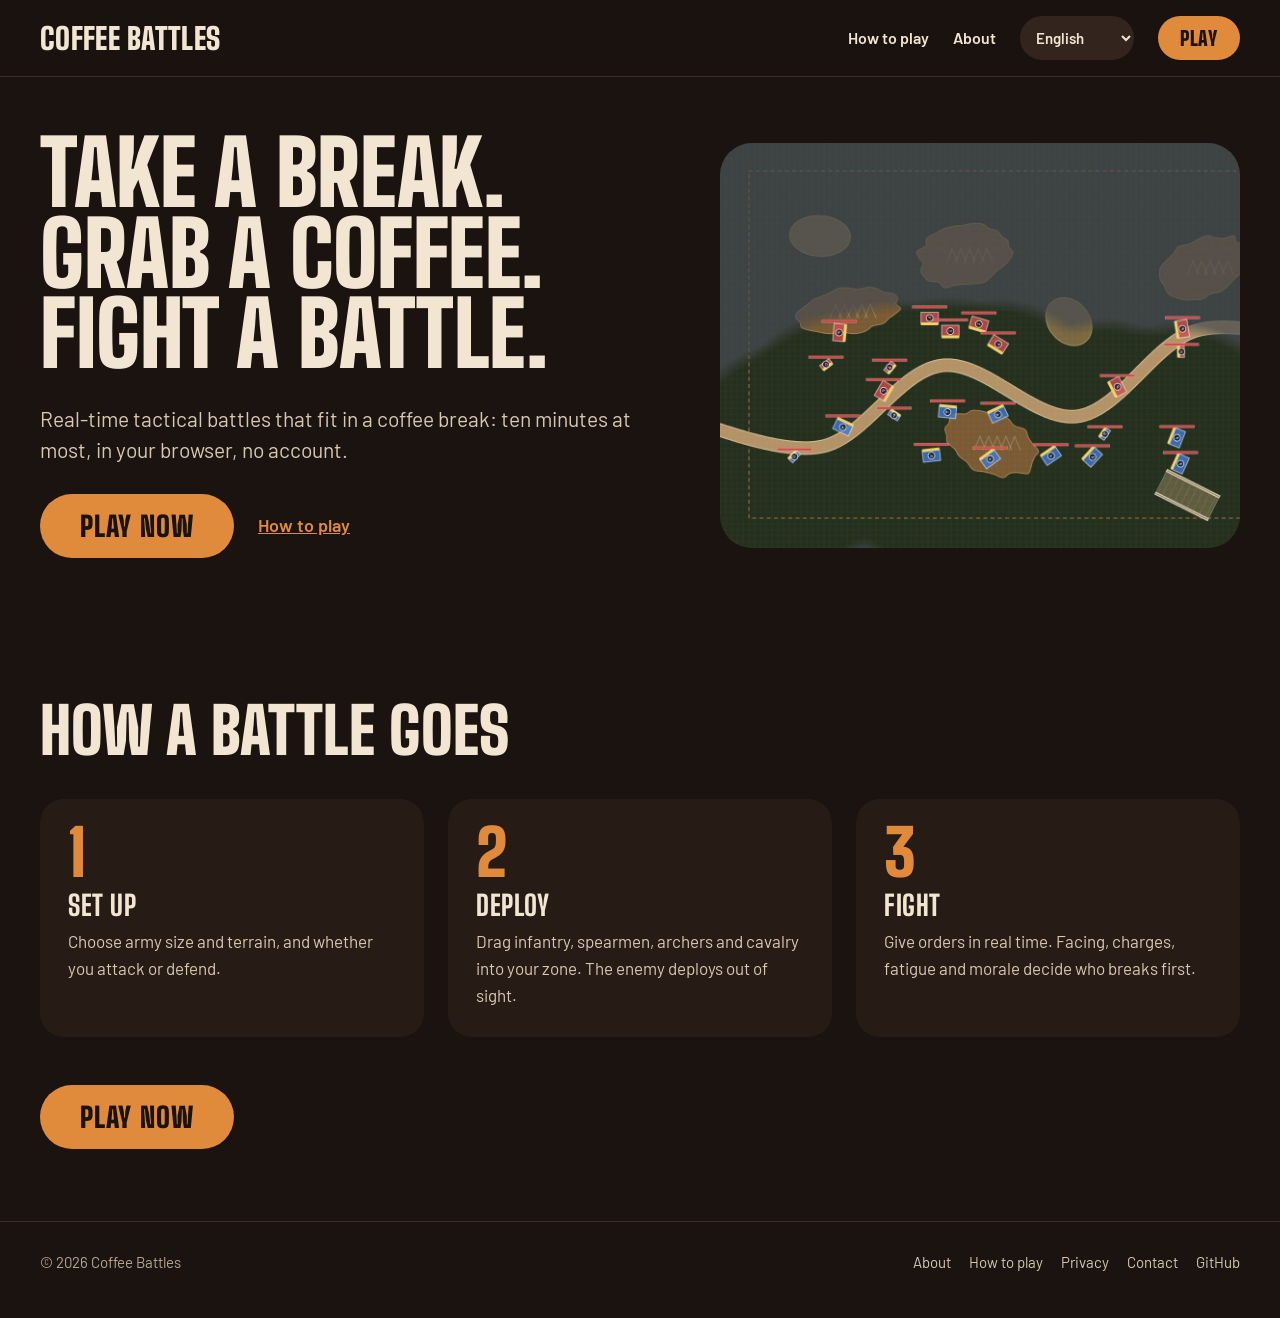
==== commit 7c40b06a: "feat(site): espresso landing and shared page styles - Landing: the motto is the headline, one concre" ====
--- a/index.html
+++ b/index.html
@@ -3,78 +3,167 @@
 <head>
 <meta charset="UTF-8">
 <meta name="viewport" content="width=device-width,initial-scale=1">
-<meta name="description" content="COFFEE BATTLES is a browser-based tactical battle sandbox about formations, morale, energy, terrain and command decisions.">
+<link rel="icon" href="/favicon.svg" type="image/svg+xml">
+<meta name="description" content="Real-time tactical battles that fit in a coffee break: ten minutes at most, in your browser, no account.">
 <meta name="robots" content="index,follow">
 <script async src="https://pagead2.googlesyndication.com/pagead/js/adsbygoogle.js?client=ca-pub-4641310798002017" crossorigin="anonymous"></script>
-<title>COFFEE BATTLES — Tactical battle sandbox</title>
+<title>Coffee Battles — tactical battles for a coffee break</title>
 <link rel="stylesheet" href="/site.css">
 </head>
 <body>
-<header class="site-header"><nav class="nav" aria-label="Main navigation"><a class="brand" href="/">COFFEE BATTLES</a><div class="nav-links"><a href="/about" data-i18n="nav.about">About</a><a href="/how-to-play" data-i18n="nav.how">How to play</a><a href="/privacy" data-i18n="nav.privacy">Privacy</a><a href="/contact" data-i18n="nav.contact">Contact</a><select id="siteLanguageSelect" class="lang-select" aria-label="Language" title="Language"><option value="en">🇬🇧 EN</option><option value="it">🇮🇹 IT</option><option value="es">🇪🇸 ES</option><option value="fr">🇫🇷 FR</option><option value="de">🇩🇪 DE</option><option value="ru">🇷🇺 RU</option></select><a class="play" href="/play" data-i18n="nav.play">Play</a></div></nav></header>
+<header class="site-header"><nav class="nav" aria-label="Main navigation"><a class="brand" href="/">Coffee Battles</a><div class="nav-links"><a href="/how-to-play" data-i18n="nav.how">How to play</a><a href="/about" data-i18n="nav.about">About</a><select id="siteLanguageSelect" class="lang-select" aria-label="Language" title="Language"><option value="en">English</option><option value="it">Italiano</option><option value="es">Español</option><option value="fr">Français</option><option value="de">Deutsch</option><option value="ru">Русский</option></select><a class="play" href="/play" data-i18n="nav.play">Play</a></div></nav></header>
 <main>
-<section class="hero"><div class="shell"><div class="kicker" data-i18n="hero.kicker">Browser tactical battle lab</div><h1 data-i18n-html="hero.title">Command the line.<br>Break the enemy.</h1><div class="hero-motto" data-i18n="hero.motto">TAKE A BREAK. GRAB A COFFEE. FIGHT A BATTLE.</div><p class="lead" data-i18n="hero.lead">COFFEE BATTLES is an original, lightweight tactical battle sandbox built to test how formations, facing, fatigue, morale, ranged fire and terrain interact in real time. It runs directly in the browser and is designed around readable battlefield decisions rather than long setup or account systems.</p><div class="cta-row"><a class="btn primary" href="/play" data-i18n="hero.start">Start a battle</a><a class="btn" href="/how-to-play" data-i18n="hero.guide">Read the field guide</a></div><div class="statline"><span class="pill" data-i18n="hero.noAccount">No account required</span><span class="pill" data-i18n="hero.browser">Runs in-browser</span><span class="pill" data-i18n="hero.single">Single-player battle sandbox</span><span class="pill" data-i18n="hero.public">Public development build</span></div></div></section>
-<section class="section"><div class="shell"><div class="kicker" data-i18n="diff.kicker">What makes it different</div><h2 data-i18n="diff.title">A small battlefield with systems that matter</h2><div class="grid"><article class="card"><h3 data-i18n="diff.form.title">Formation and facing</h3><p data-i18n="diff.form.body">Units are not abstract points. Their front, flank and rear matter, and formation changes alter how a regiment occupies space and brings its fighting strength to bear.</p></article><article class="card"><h3 data-i18n="diff.energy.title">Energy and morale</h3><p data-i18n="diff.energy.body">Movement and combat consume energy. Exhausted troops lose effectiveness, while morale pressure can turn a damaged regiment into a retreating one even before every soldier is gone.</p></article><article class="card"><h3 data-i18n="diff.terrain.title">Terrain and movement</h3><p data-i18n="diff.terrain.body">Roads, forests, walls, water and elevation shape routes and lines of sight. Positioning is intended to create tactical choices rather than simply decorate the field.</p></article></div></div></section>
-<section class="section"><div class="shell"><div class="kicker" data-i18n="build.kicker">Current build</div><h2 data-i18n="build.title">An evolving public battle prototype</h2><p class="lead" data-i18n="build.lead">The current build focuses on the core combat loop: deployment, orders, charges, retreats, ranged attacks, pursuit, terrain interaction and battlefield victory. New unit types and AI behaviour are being developed incrementally, while the game remains deliberately compact enough to load and test quickly.</p><div class="grid" style="margin-top:24px"><article class="card"><h3 data-i18n="build.inf.title">Infantry</h3><p data-i18n="build.inf.body">The baseline for line fighting: steady movement, formation control and direct melee engagement.</p></article><article class="card"><h3 data-i18n="build.cav.title">Cavalry</h3><p data-i18n="build.cav.body">Fast movement and high-impact charges reward timing, open routes and attacks against exposed flanks or rears.</p></article><article class="card"><h3 data-i18n="build.arc.title">Archers</h3><p data-i18n="build.arc.body">Ranged units can engage from distance, move into range and support the battle without being forced into melee unless ordered aggressively.</p></article></div></div></section>
-<section class="section"><div class="shell"><div class="kicker" data-i18n="goal.kicker">Design goal</div><h2 data-i18n="goal.title">Fast to start, deep enough to study</h2><p class="lead" data-i18n="goal.lead">COFFEE BATTLES is both a playable experiment and a systems laboratory. Battles are intentionally quick to restart so changes to movement, pathfinding, morale, targeting and unit behaviour can be observed repeatedly. The project is published openly while those systems are refined.</p><div class="cta-row"><a class="btn primary" href="/play" data-i18n="goal.play">Play the current build</a><a class="btn" href="/about" data-i18n="goal.about">About the project</a></div></div></section>
+<section class="hero"><div class="shell">
+  <div class="hero-copy">
+    <h1 data-i18n-html="hero.title">Take a break.<br>Grab a coffee.<br>Fight a battle.</h1>
+    <p class="lead" data-i18n="hero.lead">Real-time tactical battles that fit in a coffee break: ten minutes at most, in your browser, no account.</p>
+    <div class="cta-row"><a class="btn primary" href="/play" data-i18n="cta.play">Play now</a><a class="text-link" href="/how-to-play" data-i18n="cta.how">How to play</a></div>
+  </div>
+  <div class="hero-shot"><img src="/assets/battle-hills.jpg" width="1080" height="840" alt="A battle in progress: blue and red regiments meet across a road between hills." data-i18n-alt="hero.alt"></div>
+</div></section>
+<section class="section"><div class="shell">
+  <h2 data-i18n="steps.title">How a battle goes</h2>
+  <ol class="steps">
+    <li><h3 data-i18n="step1.title">Set up</h3><p data-i18n="step1.body">Choose army size and terrain, and whether you attack or defend.</p></li>
+    <li><h3 data-i18n="step2.title">Deploy</h3><p data-i18n="step2.body">Drag infantry, spearmen, archers and cavalry into your zone. The enemy deploys out of sight.</p></li>
+    <li><h3 data-i18n="step3.title">Fight</h3><p data-i18n="step3.body">Give orders in real time. Facing, charges, fatigue and morale decide who breaks first.</p></li>
+  </ol>
+  <div class="cta-row"><a class="btn primary" href="/play" data-i18n="cta.play">Play now</a></div>
+</div></section>
 </main>
-<footer class="footer"><div class="footer-inner"><span>© 2026 COFFEE BATTLES</span><div class="footer-links"><a href="/about" data-i18n="nav.about">About</a><a href="/how-to-play" data-i18n="nav.how">How to play</a><a href="/privacy" data-i18n="nav.privacy">Privacy</a><a href="/contact" data-i18n="nav.contact">Contact</a><a href="https://github.com/erykwest/COFFEE_BATTLES" rel="noopener">GitHub</a></div></div></footer>
+<footer class="footer"><div class="footer-inner"><span>© 2026 Coffee Battles</span><div class="footer-links"><a href="/about" data-i18n="nav.about">About</a><a href="/how-to-play" data-i18n="nav.how">How to play</a><a href="/privacy" data-i18n="nav.privacy">Privacy</a><a href="/contact" data-i18n="nav.contact">Contact</a><a href="https://github.com/erykwest/COFFEE_BATTLES" rel="noopener">GitHub</a></div></div></footer>
 <script>
 const STORAGE_KEY='coffee-battles-language';
 const STRINGS={
-  en:{
-    'nav.about':'About','nav.how':'How to play','nav.privacy':'Privacy','nav.contact':'Contact','nav.play':'Play',
-    'hero.kicker':'Browser tactical battle lab','hero.motto':'TAKE A BREAK. GRAB A COFFEE. FIGHT A BATTLE.','hero.title':'Command the line.<br>Break the enemy.','hero.lead':'COFFEE BATTLES is an original, lightweight tactical battle sandbox built to test how formations, facing, fatigue, morale, ranged fire and terrain interact in real time. It runs directly in the browser and is designed around readable battlefield decisions rather than long setup or account systems.','hero.start':'Start a battle','hero.guide':'Read the field guide','hero.noAccount':'No account required','hero.browser':'Runs in-browser','hero.single':'Single-player battle sandbox','hero.public':'Public development build',
-    'diff.kicker':'What makes it different','diff.title':'A small battlefield with systems that matter','diff.form.title':'Formation and facing','diff.form.body':'Units are not abstract points. Their front, flank and rear matter, and formation changes alter how a regiment occupies space and brings its fighting strength to bear.','diff.energy.title':'Energy and morale','diff.energy.body':'Movement and combat consume energy. Exhausted troops lose effectiveness, while morale pressure can turn a damaged regiment into a retreating one even before every soldier is gone.','diff.terrain.title':'Terrain and movement','diff.terrain.body':'Roads, forests, walls, water and elevation shape routes and lines of sight. Positioning is intended to create tactical choices rather than simply decorate the field.',
-    'build.kicker':'Current build','build.title':'An evolving public battle prototype','build.lead':'The current build focuses on the core combat loop: deployment, orders, charges, retreats, ranged attacks, pursuit, terrain interaction and battlefield victory. New unit types and AI behaviour are being developed incrementally, while the game remains deliberately compact enough to load and test quickly.','build.inf.title':'Infantry','build.inf.body':'The baseline for line fighting: steady movement, formation control and direct melee engagement.','build.cav.title':'Cavalry','build.cav.body':'Fast movement and high-impact charges reward timing, open routes and attacks against exposed flanks or rears.','build.arc.title':'Archers','build.arc.body':'Ranged units can engage from distance, move into range and support the battle without being forced into melee unless ordered aggressively.',
-    'goal.kicker':'Design goal','goal.title':'Fast to start, deep enough to study','goal.lead':'COFFEE BATTLES is both a playable experiment and a systems laboratory. Battles are intentionally quick to restart so changes to movement, pathfinding, morale, targeting and unit behaviour can be observed repeatedly. The project is published openly while those systems are refined.','goal.play':'Play the current build','goal.about':'About the project'
-  },
-  it:{
-    'nav.about':'Info','nav.how':'Come si gioca','nav.privacy':'Privacy','nav.contact':'Contatti','nav.play':'Gioca',
-    'hero.kicker':'Laboratorio tattico nel browser','hero.motto':'FAI UNA PAUSA. PRENDI UN CAFFÈ. COMBATTI UNA BATTAGLIA.','hero.title':'Comanda la linea.<br>Spezza il nemico.','hero.lead':'COFFEE BATTLES è un sandbox tattico originale e leggero, creato per sperimentare in tempo reale l’interazione tra formazioni, orientamento, fatica, morale, tiro e terreno. Funziona direttamente nel browser ed è pensato attorno a decisioni di battaglia leggibili, senza lunghi setup o sistemi di account.','hero.start':'Inizia una battaglia','hero.guide':'Leggi la guida','hero.noAccount':'Nessun account richiesto','hero.browser':'Funziona nel browser','hero.single':'Sandbox per giocatore singolo','hero.public':'Build pubblica in sviluppo',
-    'diff.kicker':'Cosa lo rende diverso','diff.title':'Un piccolo campo di battaglia con sistemi che contano','diff.form.title':'Formazione e orientamento','diff.form.body':'Le unità non sono punti astratti. Fronte, fianco e retro contano, e cambiare formazione modifica lo spazio occupato dal reggimento e quanta forza riesce a portare a contatto.','diff.energy.title':'Energia e morale','diff.energy.body':'Movimento e combattimento consumano energia. Le truppe esauste perdono efficacia, mentre la pressione sul morale può trasformare un reparto danneggiato in uno in ritirata prima ancora che venga distrutto.','diff.terrain.title':'Terreno e movimento','diff.terrain.body':'Strade, foreste, muri, acqua e alture modificano percorsi e linee di vista. Il posizionamento deve creare vere scelte tattiche, non solo decorare il campo.',
-    'build.kicker':'Build attuale','build.title':'Un prototipo di battaglia pubblico in evoluzione','build.lead':'La build attuale si concentra sul ciclo di combattimento principale: schieramento, ordini, cariche, ritirate, attacchi a distanza, inseguimento, interazione col terreno e vittoria. Nuove unità e comportamenti IA vengono aggiunti progressivamente, mantenendo il gioco abbastanza compatto da poter essere caricato e testato rapidamente.','build.inf.title':'Fanteria','build.inf.body':'La base del combattimento di linea: movimento regolare, controllo della formazione e scontro diretto.','build.cav.title':'Cavalleria','build.cav.body':'Movimento rapido e cariche ad alto impatto premiano tempismo, vie aperte e attacchi contro fianchi o retro esposti.','build.arc.title':'Arcieri','build.arc.body':'Le unità da tiro possono colpire a distanza, portarsi in gittata e supportare la battaglia senza essere costrette alla mischia salvo ordine aggressivo.',
-    'goal.kicker':'Obiettivo di design','goal.title':'Veloce da iniziare, abbastanza profondo da studiare','goal.lead':'COFFEE BATTLES è insieme un esperimento giocabile e un laboratorio di sistemi. Le battaglie sono volutamente rapide da riavviare, così da osservare più volte modifiche a movimento, pathfinding, morale, targeting e comportamento delle unità. Il progetto viene pubblicato apertamente mentre questi sistemi vengono raffinati.','goal.play':'Gioca la build attuale','goal.about':'Info sul progetto'
-  },
-  es:{
-    'nav.about':'Acerca de','nav.how':'Cómo jugar','nav.privacy':'Privacidad','nav.contact':'Contacto','nav.play':'Jugar',
-    'hero.kicker':'Laboratorio táctico en el navegador','hero.motto':'HAZ UNA PAUSA. TOMA UN CAFÉ. LIBRA UNA BATALLA.','hero.title':'Manda la línea.<br>Rompe al enemigo.','hero.lead':'COFFEE BATTLES es un sandbox táctico original y ligero creado para probar en tiempo real cómo interactúan las formaciones, la orientación, la fatiga, la moral, el fuego a distancia y el terreno. Funciona directamente en el navegador y se centra en decisiones de batalla claras, sin largos preparativos ni sistemas de cuenta.','hero.start':'Iniciar una batalla','hero.guide':'Leer la guía','hero.noAccount':'Sin cuenta obligatoria','hero.browser':'Funciona en el navegador','hero.single':'Sandbox para un jugador','hero.public':'Build pública en desarrollo',
-    'diff.kicker':'Qué lo hace diferente','diff.title':'Un pequeño campo de batalla con sistemas que importan','diff.form.title':'Formación y orientación','diff.form.body':'Las unidades no son puntos abstractos. Frente, flanco y retaguardia importan, y los cambios de formación alteran el espacio que ocupa un regimiento y la fuerza que puede llevar al combate.','diff.energy.title':'Energía y moral','diff.energy.body':'Moverse y combatir consume energía. Las tropas agotadas pierden eficacia, mientras la presión sobre la moral puede hacer retroceder a un regimiento antes de que sea destruido.','diff.terrain.title':'Terreno y movimiento','diff.terrain.body':'Carreteras, bosques, muros, agua y elevación moldean rutas y líneas de visión. La posición debe crear decisiones tácticas reales, no solo decorar el campo.',
-    'build.kicker':'Build actual','build.title':'Un prototipo público de batalla en evolución','build.lead':'La build actual se centra en el núcleo del combate: despliegue, órdenes, cargas, retiradas, ataques a distancia, persecución, interacción con el terreno y victoria. Nuevos tipos de unidad y comportamientos de IA se añaden de forma incremental, manteniendo el juego compacto y rápido de probar.','build.inf.title':'Infantería','build.inf.body':'La base del combate de línea: movimiento estable, control de formación y enfrentamiento cuerpo a cuerpo.','build.cav.title':'Caballería','build.cav.body':'El movimiento rápido y las cargas de gran impacto premian el tiempo, las rutas abiertas y los ataques a flancos o retaguardias expuestos.','build.arc.title':'Arqueros','build.arc.body':'Las unidades a distancia pueden atacar desde lejos, entrar en alcance y apoyar la batalla sin verse forzadas al cuerpo a cuerpo salvo una orden agresiva.',
-    'goal.kicker':'Objetivo de diseño','goal.title':'Rápido de empezar, lo bastante profundo para estudiar','goal.lead':'COFFEE BATTLES es a la vez un experimento jugable y un laboratorio de sistemas. Las batallas se reinician rápido a propósito para observar repetidamente cambios en movimiento, pathfinding, moral, selección de objetivos y comportamiento de las unidades.','goal.play':'Jugar la build actual','goal.about':'Acerca del proyecto'
-  },
-  fr:{
-    'nav.about':'À propos','nav.how':'Comment jouer','nav.privacy':'Confidentialité','nav.contact':'Contact','nav.play':'Jouer',
-    'hero.kicker':'Laboratoire tactique dans le navigateur','hero.motto':'FAITES UNE PAUSE. PRENEZ UN CAFÉ. LIVREZ BATAILLE.','hero.title':'Commandez la ligne.<br>Brisez l’ennemi.','hero.lead':'COFFEE BATTLES est un bac à sable tactique original et léger conçu pour tester en temps réel les interactions entre formations, orientation, fatigue, moral, tir à distance et terrain. Il fonctionne directement dans le navigateur et privilégie des décisions de bataille lisibles plutôt que de longs préparatifs ou des comptes utilisateur.','hero.start':'Lancer une bataille','hero.guide':'Lire le guide','hero.noAccount':'Aucun compte requis','hero.browser':'Fonctionne dans le navigateur','hero.single':'Bac à sable solo','hero.public':'Build publique en développement',
-    'diff.kicker':'Ce qui le distingue','diff.title':'Un petit champ de bataille où les systèmes comptent','diff.form.title':'Formation et orientation','diff.form.body':'Les unités ne sont pas des points abstraits. Front, flanc et arrière comptent, et les changements de formation modifient l’espace occupé et la puissance engagée.','diff.energy.title':'Énergie et moral','diff.energy.body':'Le mouvement et le combat consomment de l’énergie. Les troupes épuisées perdent en efficacité, tandis que la pression morale peut mettre un régiment en retraite avant sa destruction.','diff.terrain.title':'Terrain et mouvement','diff.terrain.body':'Routes, forêts, murs, eau et relief façonnent les itinéraires et les lignes de vue. Le positionnement doit créer de vrais choix tactiques, pas seulement décorer le terrain.',
-    'build.kicker':'Build actuelle','build.title':'Un prototype public de bataille en évolution','build.lead':'La build actuelle se concentre sur la boucle de combat principale : déploiement, ordres, charges, retraites, tirs à distance, poursuite, terrain et victoire. De nouveaux types d’unités et comportements d’IA sont ajoutés progressivement tout en gardant le jeu compact et rapide à tester.','build.inf.title':'Infanterie','build.inf.body':'La base du combat de ligne : mouvement régulier, contrôle de formation et engagement direct.','build.cav.title':'Cavalerie','build.cav.body':'La vitesse et les charges puissantes récompensent le bon timing, les voies ouvertes et les attaques sur les flancs ou l’arrière.','build.arc.title':'Archers','build.arc.body':'Les unités à distance peuvent tirer de loin, se mettre à portée et soutenir la bataille sans être forcées au corps à corps sauf ordre agressif.',
-    'goal.kicker':'Objectif de conception','goal.title':'Rapide à lancer, assez profond pour être étudié','goal.lead':'COFFEE BATTLES est à la fois une expérience jouable et un laboratoire de systèmes. Les batailles sont volontairement rapides à relancer afin d’observer à répétition les changements de mouvement, pathfinding, moral, ciblage et comportement des unités.','goal.play':'Jouer à la build actuelle','goal.about':'À propos du projet'
-  },
-  de:{
-    'nav.about':'Über','nav.how':'Spielanleitung','nav.privacy':'Datenschutz','nav.contact':'Kontakt','nav.play':'Spielen',
-    'hero.kicker':'Taktisches Browser-Schlachtlabor','hero.motto':'MACH EINE PAUSE. HOL DIR EINEN KAFFEE. KÄMPFE EINE SCHLACHT.','hero.title':'Führe die Linie.<br>Brich den Feind.','hero.lead':'COFFEE BATTLES ist eine eigenständige, leichtgewichtige taktische Sandbox, in der Formationen, Ausrichtung, Erschöpfung, Moral, Fernkampf und Gelände in Echtzeit zusammenspielen. Sie läuft direkt im Browser und konzentriert sich auf klare Schlachtfeldentscheidungen statt auf lange Vorbereitung oder Kontosysteme.','hero.start':'Schlacht starten','hero.guide':'Feldhandbuch lesen','hero.noAccount':'Kein Konto erforderlich','hero.browser':'Läuft im Browser','hero.single':'Einzelspieler-Sandbox','hero.public':'Öffentliche Entwicklungs-Build',
-    'diff.kicker':'Was es anders macht','diff.title':'Ein kleines Schlachtfeld mit wichtigen Systemen','diff.form.title':'Formation und Ausrichtung','diff.form.body':'Einheiten sind keine abstrakten Punkte. Front, Flanke und Rücken zählen, und Formationswechsel verändern Raumbelegung und verfügbare Kampfkraft.','diff.energy.title':'Energie und Moral','diff.energy.body':'Bewegung und Kampf verbrauchen Energie. Erschöpfte Truppen verlieren Wirkung, während Moraldruck einen beschädigten Verband schon vor seiner Vernichtung zum Rückzug bringen kann.','diff.terrain.title':'Gelände und Bewegung','diff.terrain.body':'Straßen, Wälder, Mauern, Wasser und Höhen formen Wege und Sichtlinien. Positionierung soll echte taktische Entscheidungen erzeugen und nicht nur das Feld schmücken.',
-    'build.kicker':'Aktueller Build','build.title':'Ein sich entwickelnder öffentlicher Schlachtprototyp','build.lead':'Der aktuelle Build konzentriert sich auf den Kernkampf: Aufstellung, Befehle, Angriffe, Rückzüge, Fernkampf, Verfolgung, Geländeinteraktion und Sieg. Neue Einheitentypen und KI-Verhalten werden schrittweise ergänzt, während das Spiel bewusst kompakt und schnell testbar bleibt.','build.inf.title':'Infanterie','build.inf.body':'Die Grundlage des Linienkampfs: stetige Bewegung, Formationskontrolle und direkter Nahkampf.','build.cav.title':'Kavallerie','build.cav.body':'Hohe Geschwindigkeit und starke Angriffe belohnen Timing, freie Wege und Angriffe auf offene Flanken oder den Rücken.','build.arc.title':'Bogenschützen','build.arc.body':'Fernkampfeinheiten können aus der Distanz angreifen, in Reichweite gehen und unterstützen, ohne in den Nahkampf gezwungen zu werden, außer bei aggressivem Befehl.',
-    'goal.kicker':'Designziel','goal.title':'Schnell gestartet, tief genug zum Analysieren','goal.lead':'COFFEE BATTLES ist zugleich spielbares Experiment und Systemlabor. Schlachten lassen sich bewusst schnell neu starten, damit Änderungen an Bewegung, Pathfinding, Moral, Zielwahl und Einheitenverhalten wiederholt beobachtet werden können.','goal.play':'Aktuellen Build spielen','goal.about':'Über das Projekt'
-  },
-  ru:{
-    'nav.about':'О проекте','nav.how':'Как играть','nav.privacy':'Конфиденциальность','nav.contact':'Контакты','nav.play':'Играть',
-    'hero.kicker':'Тактическая лаборатория в браузере','hero.motto':'СДЕЛАЙ ПЕРЕРЫВ. ВОЗЬМИ КОФЕ. ВСТУПИ В БОЙ.','hero.title':'Командуй строем.<br>Сломи врага.','hero.lead':'COFFEE BATTLES — оригинальная лёгкая тактическая песочница для проверки того, как в реальном времени взаимодействуют построения, направление фронта, усталость, мораль, дальний бой и местность. Игра запускается прямо в браузере и строится вокруг понятных боевых решений без долгой подготовки и аккаунтов.','hero.start':'Начать битву','hero.guide':'Читать руководство','hero.noAccount':'Аккаунт не нужен','hero.browser':'Работает в браузере','hero.single':'Одиночная боевая песочница','hero.public':'Публичная версия в разработке',
-    'diff.kicker':'Что делает игру особенной','diff.title':'Небольшое поле боя, где системы действительно важны','diff.form.title':'Построение и направление','diff.form.body':'Отряды — не абстрактные точки. Фронт, фланги и тыл имеют значение, а смена построения меняет занимаемое пространство и боевую силу на линии соприкосновения.','diff.energy.title':'Энергия и мораль','diff.energy.body':'Движение и бой расходуют энергию. Уставшие войска теряют эффективность, а давление на мораль может заставить повреждённый отряд отступить ещё до полного уничтожения.','diff.terrain.title':'Местность и движение','diff.terrain.body':'Дороги, леса, стены, вода и высоты влияют на маршруты и линии видимости. Позиционирование должно создавать тактические решения, а не просто украшать поле.',
-    'build.kicker':'Текущая версия','build.title':'Развивающийся публичный прототип сражений','build.lead':'Текущая версия сосредоточена на основном боевом цикле: расстановка, приказы, атаки, отступления, дальний бой, преследование, взаимодействие с местностью и победа. Новые типы войск и поведение ИИ добавляются постепенно, сохраняя игру компактной и быстрой для тестирования.','build.inf.title':'Пехота','build.inf.body':'Основа линейного боя: стабильное движение, контроль построения и прямой ближний бой.','build.cav.title':'Кавалерия','build.cav.body':'Высокая скорость и мощные атаки поощряют точный выбор момента, свободные маршруты и удары по открытым флангам или тылу.','build.arc.title':'Лучники','build.arc.body':'Дальнобойные отряды могут атаковать с дистанции, выходить на нужную дальность и поддерживать бой, не вступая в рукопашную без агрессивного приказа.',
-    'goal.kicker':'Цель дизайна','goal.title':'Быстро начать, достаточно глубоко изучать','goal.lead':'COFFEE BATTLES — одновременно игровая экспериментальная площадка и лаборатория систем. Битвы специально легко перезапускать, чтобы многократно наблюдать изменения движения, поиска пути, морали, выбора целей и поведения отрядов.','goal.play':'Играть в текущую версию','goal.about':'О проекте'
-  }
+ "en": {
+  "nav.about": "About",
+  "nav.how": "How to play",
+  "nav.privacy": "Privacy",
+  "nav.contact": "Contact",
+  "nav.play": "Play",
+  "hero.title": "Take a break.<br>Grab a coffee.<br>Fight a battle.",
+  "hero.lead": "Real-time tactical battles that fit in a coffee break: ten minutes at most, in your browser, no account.",
+  "hero.alt": "A battle in progress: blue and red regiments meet across a road between hills.",
+  "cta.play": "Play now",
+  "cta.how": "How to play",
+  "steps.title": "How a battle goes",
+  "step1.title": "Set up",
+  "step1.body": "Choose army size and terrain, and whether you attack or defend.",
+  "step2.title": "Deploy",
+  "step2.body": "Drag infantry, spearmen, archers and cavalry into your zone. The enemy deploys out of sight.",
+  "step3.title": "Fight",
+  "step3.body": "Give orders in real time. Facing, charges, fatigue and morale decide who breaks first."
+ },
+ "it": {
+  "nav.about": "Info",
+  "nav.how": "Come si gioca",
+  "nav.privacy": "Privacy",
+  "nav.contact": "Contatti",
+  "nav.play": "Gioca",
+  "hero.title": "Fai una pausa.<br>Prendi un caffè.<br>Combatti una battaglia.",
+  "hero.lead": "Battaglie tattiche in tempo reale che stanno in una pausa caffè: dieci minuti al massimo, nel browser, senza account.",
+  "hero.alt": "Una battaglia in corso: reggimenti blu e rossi si affrontano lungo una strada tra le colline.",
+  "cta.play": "Gioca ora",
+  "cta.how": "Come si gioca",
+  "steps.title": "Com’è fatta una battaglia",
+  "step1.title": "Prepara",
+  "step1.body": "Scegli dimensione dell’esercito e terreno, e se attacchi o difendi.",
+  "step2.title": "Schiera",
+  "step2.body": "Trascina fanteria, lanceri, arcieri e cavalleria nella tua zona. Il nemico si schiera senza farsi vedere.",
+  "step3.title": "Combatti",
+  "step3.body": "Dai ordini in tempo reale. Orientamento, cariche, fatica e morale decidono chi cede per primo."
+ },
+ "es": {
+  "nav.about": "Acerca de",
+  "nav.how": "Cómo jugar",
+  "nav.privacy": "Privacidad",
+  "nav.contact": "Contacto",
+  "nav.play": "Jugar",
+  "hero.title": "Haz una pausa.<br>Toma un café.<br>Libra una batalla.",
+  "hero.lead": "Batallas tácticas en tiempo real que caben en una pausa para el café: diez minutos como máximo, en tu navegador, sin cuenta.",
+  "hero.alt": "Una batalla en curso: regimientos azules y rojos se enfrentan junto a un camino entre colinas.",
+  "cta.play": "Jugar ahora",
+  "cta.how": "Cómo se juega",
+  "steps.title": "Cómo es una batalla",
+  "step1.title": "Prepara",
+  "step1.body": "Elige el tamaño del ejército y el terreno, y si atacas o defiendes.",
+  "step2.title": "Despliega",
+  "step2.body": "Arrastra infantería, lanceros, arqueros y caballería a tu zona. El enemigo se despliega sin ser visto.",
+  "step3.title": "Combate",
+  "step3.body": "Da órdenes en tiempo real. La orientación, las cargas, el cansancio y la moral deciden quién cede primero."
+ },
+ "fr": {
+  "nav.about": "À propos",
+  "nav.how": "Comment jouer",
+  "nav.privacy": "Confidentialité",
+  "nav.contact": "Contact",
+  "nav.play": "Jouer",
+  "hero.title": "Faites une pause.<br>Prenez un café.<br>Livrez bataille.",
+  "hero.lead": "Des batailles tactiques en temps réel qui tiennent dans une pause café : dix minutes au plus, dans votre navigateur, sans compte.",
+  "hero.alt": "Une bataille en cours : des régiments bleus et rouges s’affrontent le long d’une route entre des collines.",
+  "cta.play": "Jouer maintenant",
+  "cta.how": "Comment jouer",
+  "steps.title": "Le déroulé d’une bataille",
+  "step1.title": "Préparez",
+  "step1.body": "Choisissez la taille de l’armée et le terrain, et si vous attaquez ou défendez.",
+  "step2.title": "Déployez",
+  "step2.body": "Placez infanterie, piquiers, archers et cavalerie dans votre zone. L’ennemi se déploie hors de vue.",
+  "step3.title": "Combattez",
+  "step3.body": "Donnez vos ordres en temps réel. Orientation, charges, fatigue et moral décident qui cède le premier."
+ },
+ "de": {
+  "nav.about": "Über",
+  "nav.how": "Spielanleitung",
+  "nav.privacy": "Datenschutz",
+  "nav.contact": "Kontakt",
+  "nav.play": "Spielen",
+  "hero.title": "Mach eine Pause.<br>Hol dir einen Kaffee.<br>Kämpfe eine Schlacht.",
+  "hero.lead": "Taktische Echtzeitschlachten für die Kaffeepause: höchstens zehn Minuten, im Browser, ohne Konto.",
+  "hero.alt": "Eine laufende Schlacht: blaue und rote Regimenter treffen an einer Straße zwischen Hügeln aufeinander.",
+  "cta.play": "Jetzt spielen",
+  "cta.how": "Spielanleitung",
+  "steps.title": "So läuft eine Schlacht",
+  "step1.title": "Vorbereiten",
+  "step1.body": "Wähle Armeegröße und Gelände und ob du angreifst oder verteidigst.",
+  "step2.title": "Aufstellen",
+  "step2.body": "Ziehe Infanterie, Speerträger, Bogenschützen und Kavallerie in deine Zone. Der Gegner stellt sich unbemerkt auf.",
+  "step3.title": "Kämpfen",
+  "step3.body": "Gib Befehle in Echtzeit. Ausrichtung, Angriffe, Erschöpfung und Moral entscheiden, wer zuerst bricht."
+ },
+ "ru": {
+  "nav.about": "О проекте",
+  "nav.how": "Как играть",
+  "nav.privacy": "Конфиденциальность",
+  "nav.contact": "Контакты",
+  "nav.play": "Играть",
+  "hero.title": "Сделай перерыв.<br>Возьми кофе.<br>Вступи в бой.",
+  "hero.lead": "Тактические бои в реальном времени на один кофе-брейк: не дольше десяти минут, прямо в браузере, без регистрации.",
+  "hero.alt": "Идёт бой: синие и красные полки сходятся у дороги между холмами.",
+  "cta.play": "Играть",
+  "cta.how": "Как играть",
+  "steps.title": "Как проходит бой",
+  "step1.title": "Подготовка",
+  "step1.body": "Выберите размер армии, местность и роль: атака или оборона.",
+  "step2.title": "Расстановка",
+  "step2.body": "Перетащите пехоту, копейщиков, лучников и кавалерию в свою зону. Противник расставляется скрытно.",
+  "step3.title": "Бой",
+  "step3.body": "Отдавайте приказы в реальном времени. Построение, атаки, усталость и боевой дух решают, кто дрогнет первым."
+ }
 };
-function applyLanguage(lang){
+function storedLanguage(){try{return localStorage.getItem(STORAGE_KEY);}catch(_){return null;}}
+function applyLanguage(lang,persist){
   if(!STRINGS[lang])lang='en';
-  localStorage.setItem(STORAGE_KEY,lang);
+  if(persist){try{localStorage.setItem(STORAGE_KEY,lang);}catch(_){}}
   document.documentElement.lang=lang;
-  document.querySelectorAll('[data-i18n]').forEach(el=>{const v=STRINGS[lang][el.dataset.i18n];if(v!==undefined)el.textContent=v;});
-  document.querySelectorAll('[data-i18n-html]').forEach(el=>{const v=STRINGS[lang][el.dataset.i18nHtml];if(v!==undefined)el.innerHTML=v;});
+  const t=STRINGS[lang];
+  document.querySelectorAll('[data-i18n]').forEach(el=>{const v=t[el.dataset.i18n];if(v!==undefined)el.textContent=v;});
+  document.querySelectorAll('[data-i18n-html]').forEach(el=>{const v=t[el.dataset.i18nHtml];if(v!==undefined)el.innerHTML=v;});
+  document.querySelectorAll('[data-i18n-alt]').forEach(el=>{const v=t[el.dataset.i18nAlt];if(v!==undefined)el.alt=v;});
   const select=document.getElementById('siteLanguageSelect');if(select)select.value=lang;
 }
 const select=document.getElementById('siteLanguageSelect');
-if(select)select.addEventListener('change',e=>applyLanguage(e.target.value));
-applyLanguage(localStorage.getItem(STORAGE_KEY)||'en');
+if(select)select.addEventListener('change',e=>applyLanguage(e.target.value,true));
+applyLanguage(storedLanguage()||'en',false);
 </script>
 </body>
-</html>+</html>
--- a/site.css
+++ b/site.css
@@ -1 +1,88 @@
-:root{--bg:#0d1117;--panel:#121820;--panel2:#171f29;--line:#2d3745;--text:#e8edf3;--muted:#9aa6b2;--accent:#f0d36f;--blue:#6aa4ff}*{box-sizing:border-box}html{background:var(--bg);color:var(--text);font-family:Inter,Segoe UI,Arial,sans-serif}body{margin:0;min-height:100vh;background:radial-gradient(circle at top,#17202b 0,#0d1117 42%,#090c10 100%);color:var(--text);line-height:1.65}a{color:#cfe0ff;text-decoration:none}a:hover{text-decoration:underline}.site-header{position:sticky;top:0;z-index:20;border-bottom:1px solid var(--line);background:rgba(13,17,23,.94);backdrop-filter:blur(10px)}.nav{width:min(1080px,calc(100% - 32px));height:64px;margin:auto;display:flex;align-items:center;gap:22px}.brand{font-weight:900;letter-spacing:.12em;color:#fff;white-space:nowrap}.nav-links{margin-left:auto;display:flex;align-items:center;gap:18px;font-size:12px;font-weight:800;letter-spacing:.05em;text-transform:uppercase}.nav-links a{color:#cbd5df}.nav-links .play{padding:8px 12px;border:1px solid #706432;border-radius:8px;background:#2b2819;color:#f7e9a6}.lang-select{height:36px;min-width:78px;padding:0 26px 0 9px;border:1px solid #465466;border-radius:8px;background:#171f29;color:#e8edf3;font:800 11px/1 Inter,Segoe UI,Arial,sans-serif;letter-spacing:.04em;cursor:pointer;outline:none}.lang-select:hover{background:#202936}.lang-select:focus{border-color:var(--accent);box-shadow:0 0 0 2px rgba(240,211,111,.18)}.shell{width:min(980px,calc(100% - 32px));margin:auto}.hero{padding:88px 0 58px}.kicker{font-size:12px;font-weight:900;letter-spacing:.18em;text-transform:uppercase;color:var(--accent)}h1{font-size:clamp(42px,8vw,86px);line-height:.94;letter-spacing:.015em;margin:12px 0 22px}h2{font-size:clamp(25px,4vw,38px);line-height:1.12;margin:0 0 16px}h3{font-size:18px;margin:0 0 8px}.hero-motto{margin:-6px 0 18px;font-size:14px;font-weight:900;letter-spacing:.12em;text-transform:uppercase;color:var(--accent)}.lead{max-width:760px;font-size:19px;line-height:1.55;color:#c5d0dc}.cta-row{display:flex;flex-wrap:wrap;gap:12px;margin-top:30px}.btn{display:inline-flex;align-items:center;justify-content:center;min-height:46px;padding:0 18px;border-radius:9px;border:1px solid #465466;background:#202936;color:#fff;font-weight:800}.btn.primary{background:#d3b94d;color:#11151b;border-color:#f0d36f}.btn:hover{text-decoration:none;filter:brightness(1.08)}.section{padding:46px 0;border-top:1px solid rgba(255,255,255,.08)}.grid{display:grid;grid-template-columns:repeat(3,minmax(0,1fr));gap:16px}.card{background:linear-gradient(180deg,var(--panel2),var(--panel));border:1px solid var(--line);border-radius:14px;padding:22px}.card p,.prose p,.prose li{color:#c3ced8}.card p:last-child,.prose p:last-child{margin-bottom:0}.prose{max-width:820px;padding:58px 0 70px}.prose h1{font-size:clamp(38px,7vw,64px)}.prose h2{font-size:28px;margin-top:42px}.prose h3{margin-top:28px}.prose ul{padding-left:22px}.note{border-left:3px solid var(--accent);padding:12px 16px;background:#151a20;color:#dfe6ed}.meta{font-size:12px;color:var(--muted);text-transform:uppercase;letter-spacing:.08em}.footer{border-top:1px solid var(--line);padding:28px 0 42px;color:var(--muted);font-size:12px}.footer-inner{width:min(980px,calc(100% - 32px));margin:auto;display:flex;gap:18px;flex-wrap:wrap;align-items:center}.footer-links{margin-left:auto;display:flex;gap:14px;flex-wrap:wrap}.footer a{color:#aebbc8}.statline{display:flex;flex-wrap:wrap;gap:10px;margin-top:20px}.pill{padding:5px 9px;border:1px solid #384454;border-radius:999px;color:#b7c4d0;font-size:12px;background:#111820}@media(max-width:760px){.nav{height:auto;min-height:64px;padding:10px 0;align-items:flex-start;flex-direction:column;gap:8px}.nav-links{margin-left:0;gap:10px;flex-wrap:wrap;font-size:10px}.lang-select{height:32px;min-width:72px;font-size:10px}.hero{padding-top:56px}.grid{grid-template-columns:1fr}.footer-links{margin-left:0;width:100%}}+@import url("/fonts/fonts.css");
+:root{
+  --bg:#1b130f;--panel:#261b15;--btn:#33251d;--btn-hover:#3e2d23;--line:#3d2d24;--line-strong:#4f3b2e;
+  --text:#f2e6d3;--text-2:#d8c8b2;--muted:#b9a690;--accent:#e08a3c;--accent-hover:#ec9a50;--accent-ink:#1b130f;
+  --font-body:"Barlow","Segoe UI",system-ui,sans-serif;
+  --font-display:"Big Shoulders Display","Oswald","Impact","Arial Narrow",sans-serif;
+}
+*{box-sizing:border-box}
+html{background:var(--bg);color:var(--text);font-family:var(--font-body)}
+body{margin:0;min-height:100vh;background:var(--bg);color:var(--text);font-size:17px;line-height:1.6}
+a{color:var(--accent)}
+a:hover{color:var(--accent-hover)}
+:focus-visible{outline:2px solid var(--accent);outline-offset:3px}
+img{max-width:100%;display:block}
+
+/* header */
+.site-header{position:sticky;top:0;z-index:20;background:rgba(27,19,15,.94);backdrop-filter:blur(8px);border-bottom:1px solid var(--line)}
+.nav{width:min(1200px,calc(100% - 40px));height:76px;margin:auto;display:flex;align-items:center;gap:24px}
+.brand{font:900 30px/1 var(--font-display);text-transform:uppercase;letter-spacing:.01em;color:var(--text);text-decoration:none;white-space:nowrap}
+.brand:hover{color:var(--text)}
+.nav-links{margin-left:auto;display:flex;align-items:center;gap:24px;font-weight:600;font-size:16px}
+.nav-links a{color:var(--text);text-decoration:none}
+.nav-links a:hover{color:var(--accent)}
+.nav-links .play{height:44px;display:inline-flex;align-items:center;padding:0 22px;border-radius:999px;background:var(--accent);color:var(--accent-ink);font:900 20px/1 var(--font-display);letter-spacing:.04em;text-transform:uppercase}
+.nav-links .play:hover{background:var(--accent-hover);color:var(--accent-ink)}
+.lang-select{height:44px;padding:0 12px;border:0;border-radius:999px;background:var(--btn);color:var(--text);font:600 15px var(--font-body);cursor:pointer}
+
+/* layout */
+.shell{width:min(1200px,calc(100% - 40px));margin:auto}
+.section{padding:72px 0}
+h1,h2,h3{font-family:var(--font-display);text-transform:uppercase;line-height:.9;margin:0}
+h1{font-weight:900;font-size:clamp(56px,8.4vw,120px);letter-spacing:-.005em}
+h2{font-weight:900;font-size:clamp(40px,5vw,64px)}
+h3{font-weight:800;font-size:28px;letter-spacing:.02em}
+.lead{max-width:34em;margin:0;font-size:21px;line-height:1.5;color:var(--text-2);text-wrap:pretty}
+
+/* buttons */
+.cta-row{display:flex;flex-wrap:wrap;align-items:center;gap:24px}
+.btn{display:inline-flex;align-items:center;justify-content:center;height:64px;padding:0 40px;border-radius:999px;background:var(--btn);color:var(--text);font:900 28px/1 var(--font-display);letter-spacing:.04em;text-transform:uppercase;text-decoration:none}
+.btn:hover{background:var(--btn-hover);color:var(--text)}
+.btn.primary{background:var(--accent);color:var(--accent-ink)}
+.btn.primary:hover{background:var(--accent-hover);color:var(--accent-ink)}
+.text-link{font-weight:600;font-size:18px}
+
+/* landing */
+.hero{padding:56px 0 72px}
+.hero .shell{display:grid;grid-template-columns:minmax(0,1.2fr) minmax(0,1fr);gap:56px;align-items:center}
+.hero h1{font-size:clamp(48px,7vw,100px)}
+.hero-copy{display:flex;flex-direction:column;gap:28px}
+.hero-shot{border-radius:32px;overflow:hidden;background:var(--panel);aspect-ratio:9/7}
+.hero-shot img{width:100%;height:100%;object-fit:cover}
+.steps{margin:40px 0 48px;padding:0;list-style:none;display:grid;grid-template-columns:repeat(3,minmax(0,1fr));gap:24px;counter-reset:step}
+.steps li{counter-increment:step;padding:28px;background:var(--panel);border-radius:24px}
+.steps li::before{content:counter(step);display:block;margin-bottom:14px;font:900 64px/.8 var(--font-display);color:var(--accent)}
+.steps p{margin:10px 0 0;color:var(--text-2)}
+
+/* content pages */
+.prose{max-width:760px;padding:64px 0 80px}
+.prose h1{font-size:clamp(48px,7vw,88px);margin-bottom:20px}
+.prose h2{font-size:clamp(32px,4vw,44px);margin:48px 0 14px}
+.prose h3{margin:32px 0 10px}
+.prose p,.prose li{color:var(--text-2)}
+.prose ul{padding-left:22px}
+.kicker{font-weight:600;font-size:16px;color:var(--muted)}
+.note{padding:16px 20px;border-radius:16px;background:var(--panel);color:var(--text-2)}
+.meta{font-size:14px;color:var(--muted)}
+.card{background:var(--panel);border-radius:24px;padding:24px}
+
+/* footer */
+.footer{border-top:1px solid var(--line);padding:28px 0 44px;color:var(--muted);font-size:15px}
+.footer-inner{width:min(1200px,calc(100% - 40px));margin:auto;display:flex;gap:18px;flex-wrap:wrap;align-items:center}
+.footer-links{margin-left:auto;display:flex;gap:18px;flex-wrap:wrap}
+.footer a{color:var(--text-2);text-decoration:none}
+.footer a:hover{color:var(--accent)}
+
+@media (max-width:900px){
+  .hero .shell{grid-template-columns:1fr;gap:32px}
+  .steps{grid-template-columns:1fr}
+}
+@media (max-width:760px){
+  .nav{height:auto;padding:12px 0;flex-wrap:wrap;gap:10px 16px}
+  .brand{font-size:26px}
+  .nav-links{margin-left:0;width:100%;gap:16px;flex-wrap:wrap;font-size:15px}
+  .nav-links .play{margin-left:auto}
+  .hero{padding-top:32px}
+  .btn{height:56px;padding:0 30px;font-size:24px}
+  .footer-links{margin-left:0;width:100%}
+}
